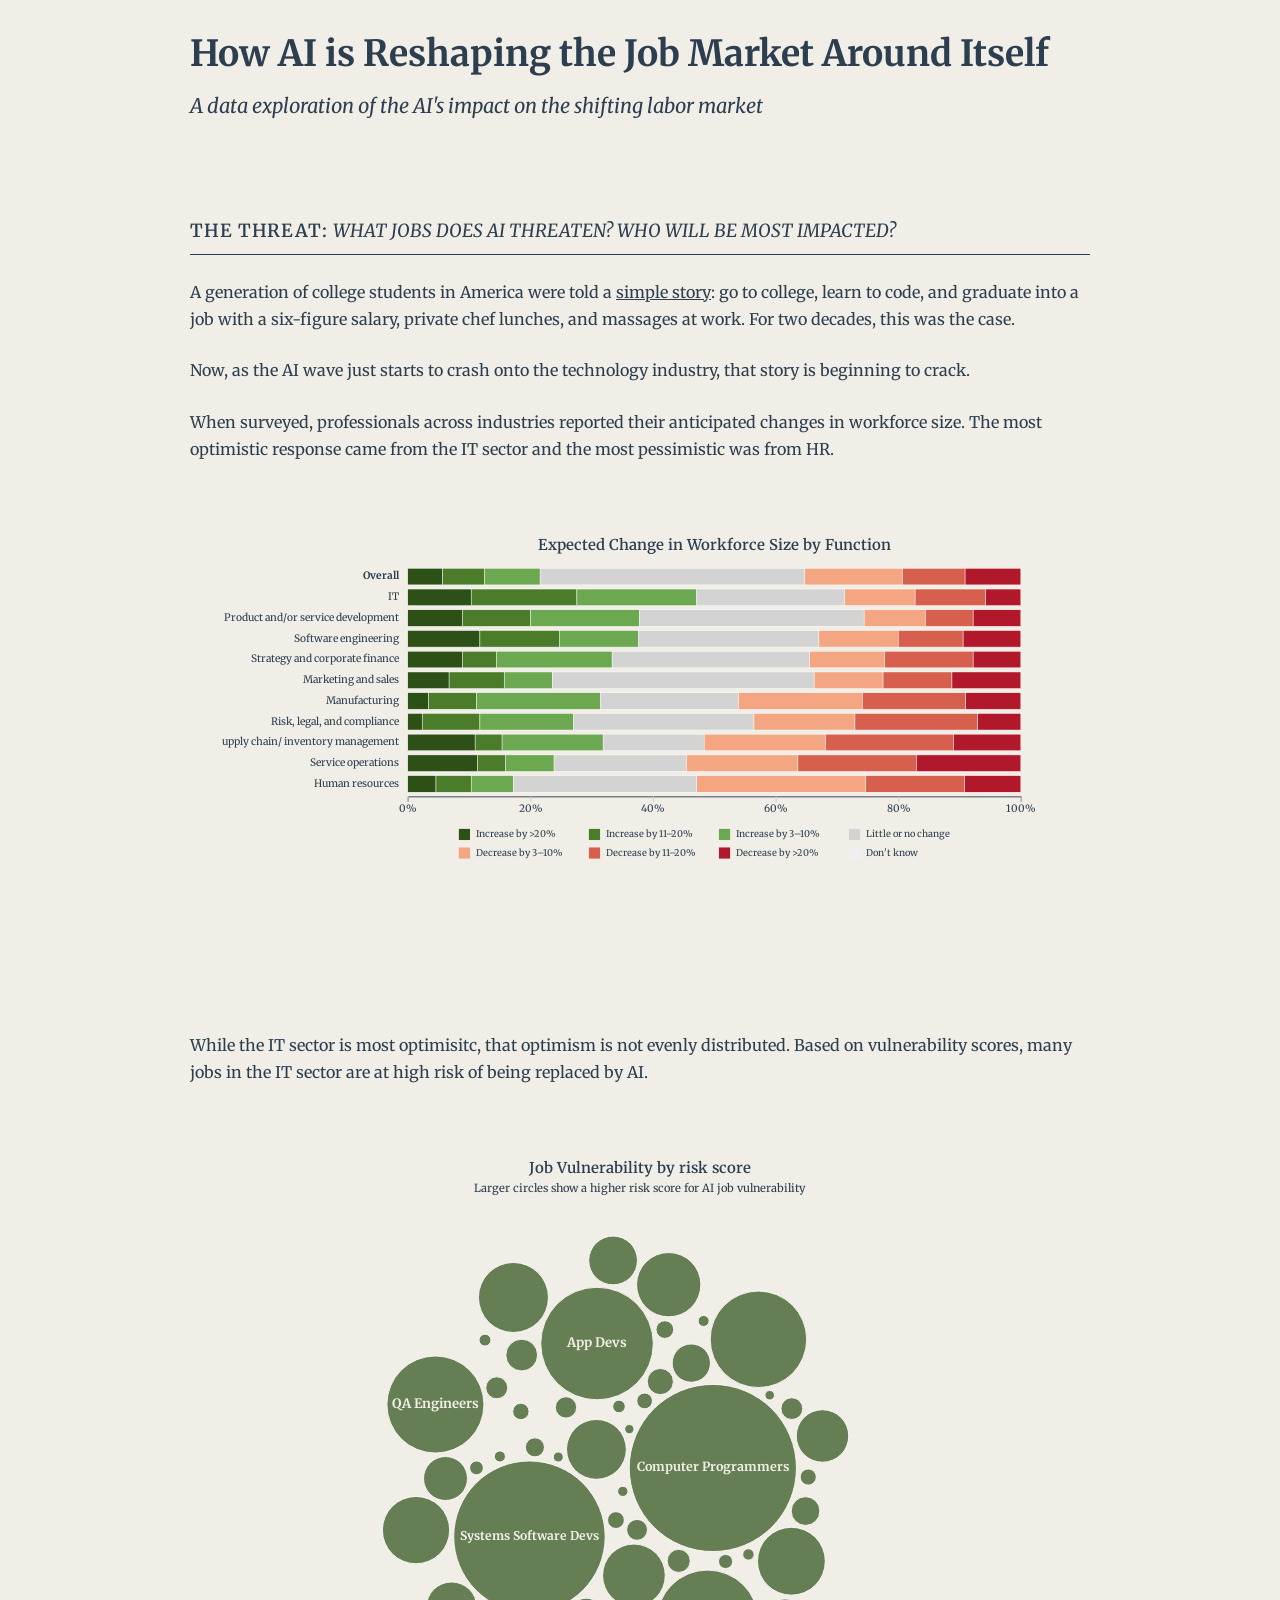
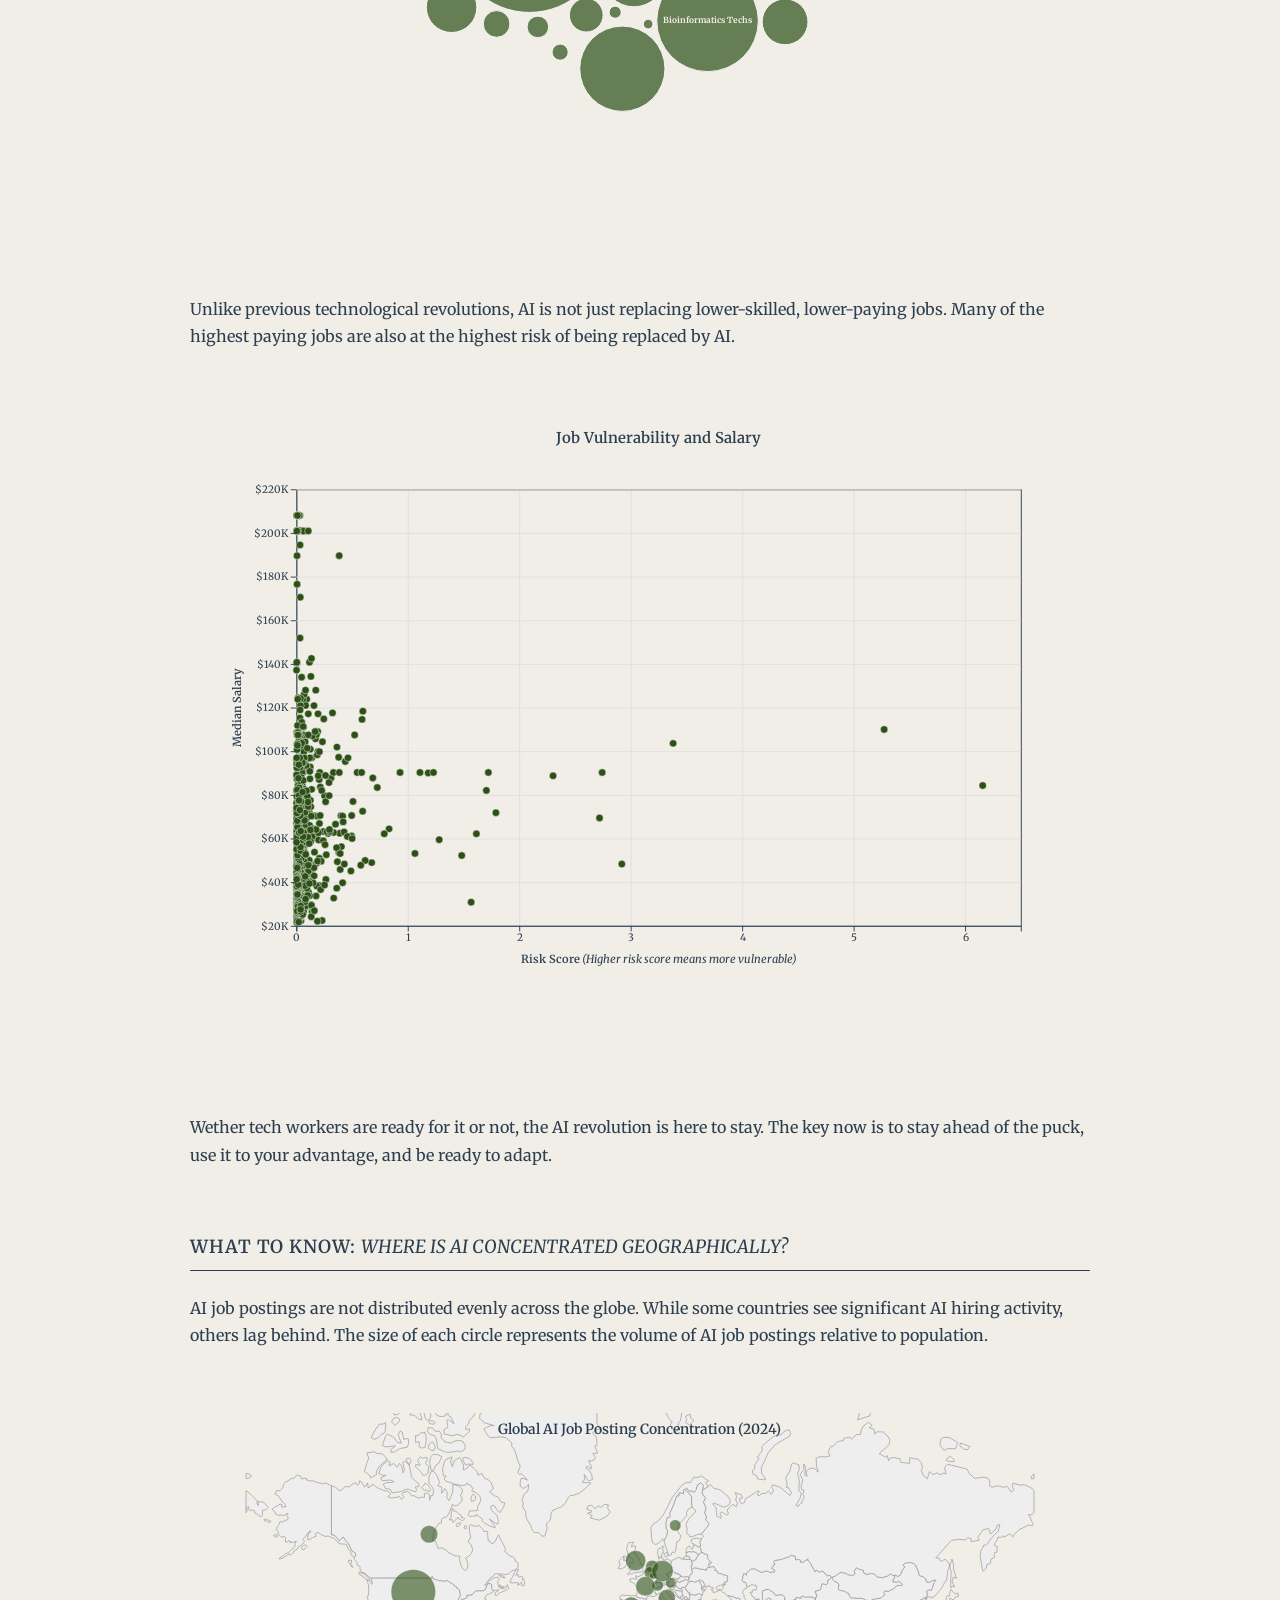
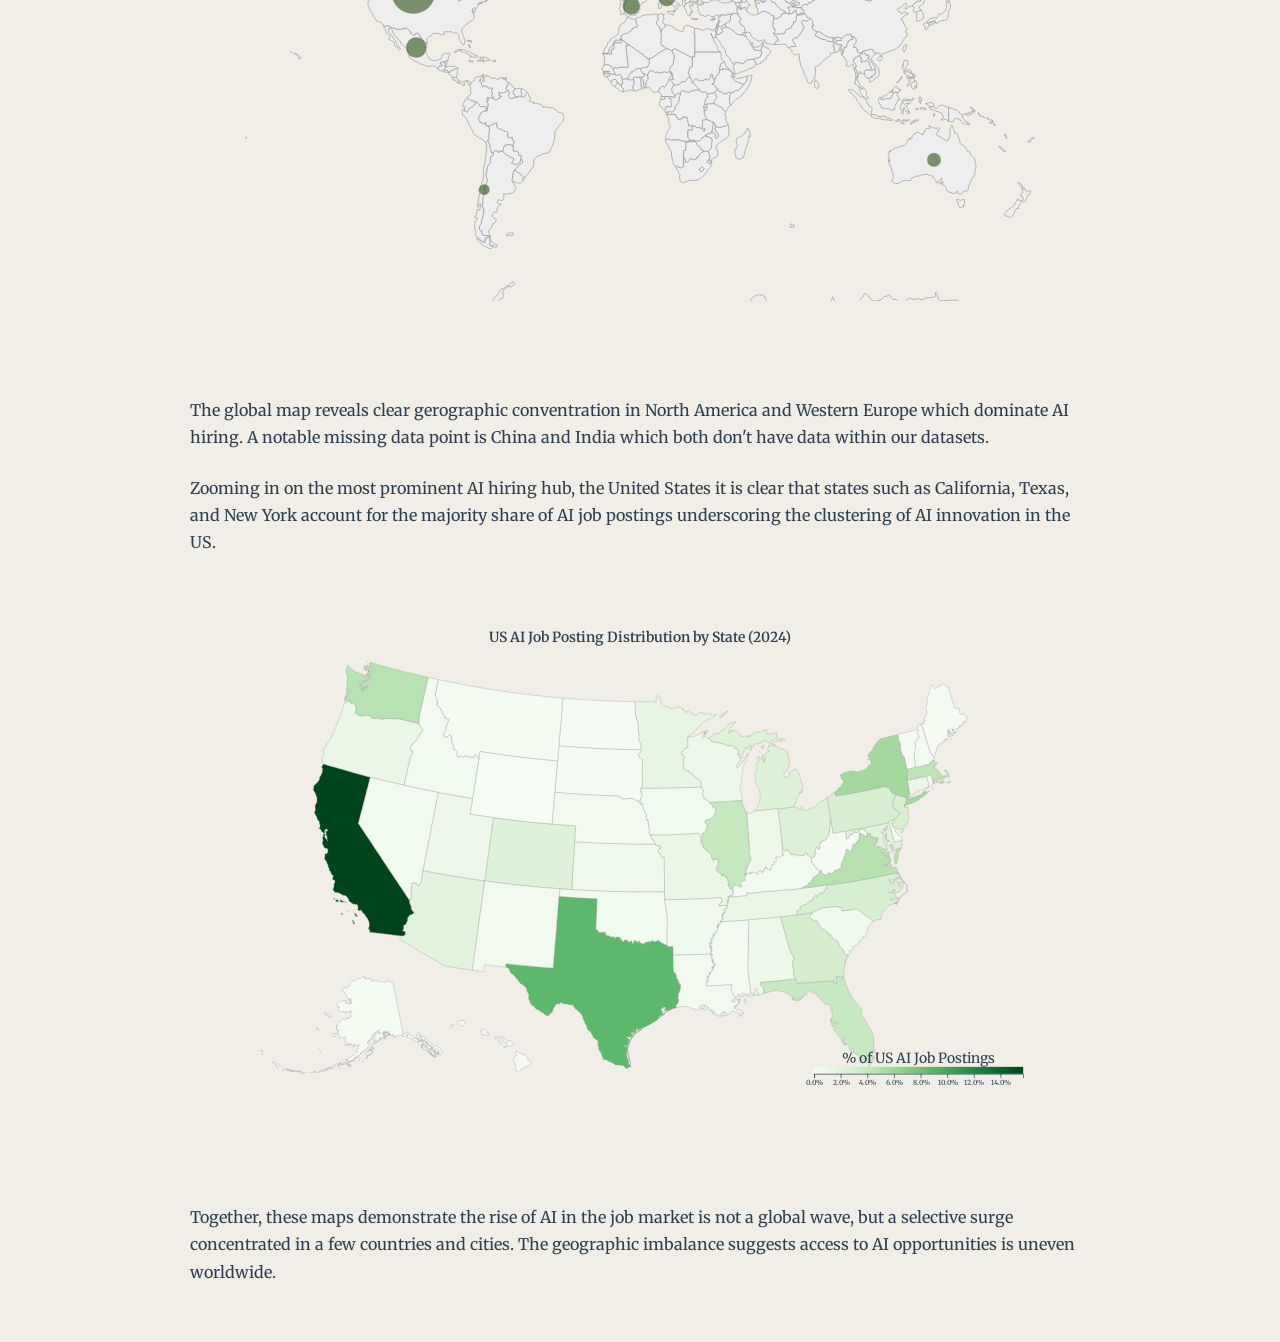
==== index.html @ acaf0a82 "Update HTML files: rename static-draft to index, add processbook" ====
<!DOCTYPE html>
<html lang="en">

<head>
    <meta charset="UTF-8">
    <meta name="viewport" content="width=device-width, initial-scale=1.0">
    <title>Static Draft</title>
    <link href="https://fonts.googleapis.com/css2?family=Merriweather:wght@400;700&display=swap" rel="stylesheet">
    <link rel="stylesheet" href="css/static-draft.css">
</head>

<body>
    <h1>How AI is Reshaping the Job Market Around Itself</h1>

    <h2>A data exploration of the AI's impact on the shifting labor market</h2>

    <h3>The threat: <em>What jobs does AI threaten? Who will be most impacted?</em></h3>

    <p>A generation of college students in America were told a <a
            href="https://www.nytimes.com/2025/09/29/podcasts/the-daily/big-tech-told-kids-to-code-the-jobs-didnt-follow.html"
            target="_blank">simple story</a>: go to college, learn to code, and graduate into a job with a six-figure
        salary, private chef lunches, and massages at work. For two decades, this was the case.</p>

    <p>Now, as the AI wave just starts to crash onto the technology industry, that story is beginning to crack.</p>
    <p>When surveyed, professionals across industries reported their anticipated changes in workforce size. The most
        optimistic response came from the IT sector and the most pessimistic was from HR.</p>
    <div class="viz-block" id="industry-outlook"></div>

    <p>While the IT sector is most optimisitc, that optimism is not evenly distributed. Based on vulnerability scores,
        many jobs in the IT sector are at high risk of being replaced by AI.</p>
    <div class="viz-block" id="tech-job-vulnerability"></div>

    <p>Unlike previous technological revolutions, AI is not just replacing lower-skilled, lower-paying jobs. Many of the
        highest paying jobs are also at the highest risk of being replaced by AI.</p>
    <div class="viz-block" id="tech-job-vulnerability-scatter"></div>

    <p>Wether tech workers are ready for it or not, the AI revolution is here to stay. The key now is to stay ahead of
        the puck, use it to your advantage, and be ready to adapt.</p>

    <h3>What to know: <em>Where is AI concentrated geographically?</em></h3>
    <p>AI job postings are not distributed evenly across the globe. While some countries see significant AI hiring
        activity, others lag behind. The size of each circle represents the volume of AI job postings relative to
        population.</p>
    <div class="viz-block" id="global-map"></div>
    <p>The global map reveals clear gerographic conventration in North America and Western Europe which dominate AI
        hiring. A notable missing data point is China and India which both don't have data within our datasets.</p>
    <p>Zooming in on the most prominent AI hiring hub, the United States it is clear that states such as California,
        Texas, and New York account for the majority share of AI job postings underscoring the clustering of AI
        innovation in the US.</p>
    <div class="viz-block" id="us-map"></div>
    <p>Together, these maps demonstrate the rise of AI in the job market is not a global wave, but a selective surge
        concentrated in a few countries and cities. The geographic imbalance suggests access to AI opportunities is
        uneven worldwide. </p>


    <script src="js/d3.v7.min.js"></script>
    <script src="topojson/topojson.min.js"></script>
    <script src="js/industry-outlook.js"></script>
    <script src="js/tech-job-vulnerability.js"></script>
    <script src="js/tech-job-vulnerability-scatter.js"></script>
    <script src="js/globalMap.js"></script>
    <script src="js/USMap.js"></script>

    <script src="js/script.js"></script>
</body>

</html>
---- css/static-draft.css ----
* {
  margin: 0;
  padding: 0;
  box-sizing: border-box;
}

body {
  background-color: #F0EEE6;
  font-family: 'Merriweather', serif;
  line-height: 1.6;
  color: #2c3e50;
  padding: 2rem;
}

h1 {
  max-width: 900px;
  margin: 0 auto 1rem;
  color: #2c3e50;
  font-weight: 700;
  font-size: 2.25rem;
  line-height: 1.2;
}

h2 {
  max-width: 900px;
  margin: 0 auto 6rem;
  color: #2c3e50;
  font-weight: 400;
  font-size: 1.25rem;
  line-height: 1.5;
  font-style: italic;
}

h3 {
  max-width: 900px;
  margin: 4rem auto 1.5rem;
  color: #2c3e50;
  font-weight: 600;
  font-size: 1.125rem;
  line-height: 1.6;
  text-transform: uppercase;
  letter-spacing: 0.05em;
  border-bottom: 1px solid #2c3e50;
  padding-bottom: 0.5rem;
}

h3 em {
  font-style: italic;
  font-weight: 400;
  text-transform: uppercase;
  letter-spacing: normal;
  font-size: 1.125rem;
}

p {
  max-width: 900px;
  margin: 0 auto 1.5rem;
  font-size: 1rem;
  line-height: 1.7;
  color: #2c3e50;
}

a {
  text-decoration: underline;
  color: #2c3e50;
}

a:hover {
  text-decoration: underline;
  opacity: 0.5;
}

a:visited {
  color: #2c3e50;
}

.viz-block {
  max-width: 900px;
  margin: 2rem auto 4rem;
  border-radius: 8px;
  padding: 2rem;
}

.viz-block svg {
  width: 100%;
  height: auto;
  display: block;
}
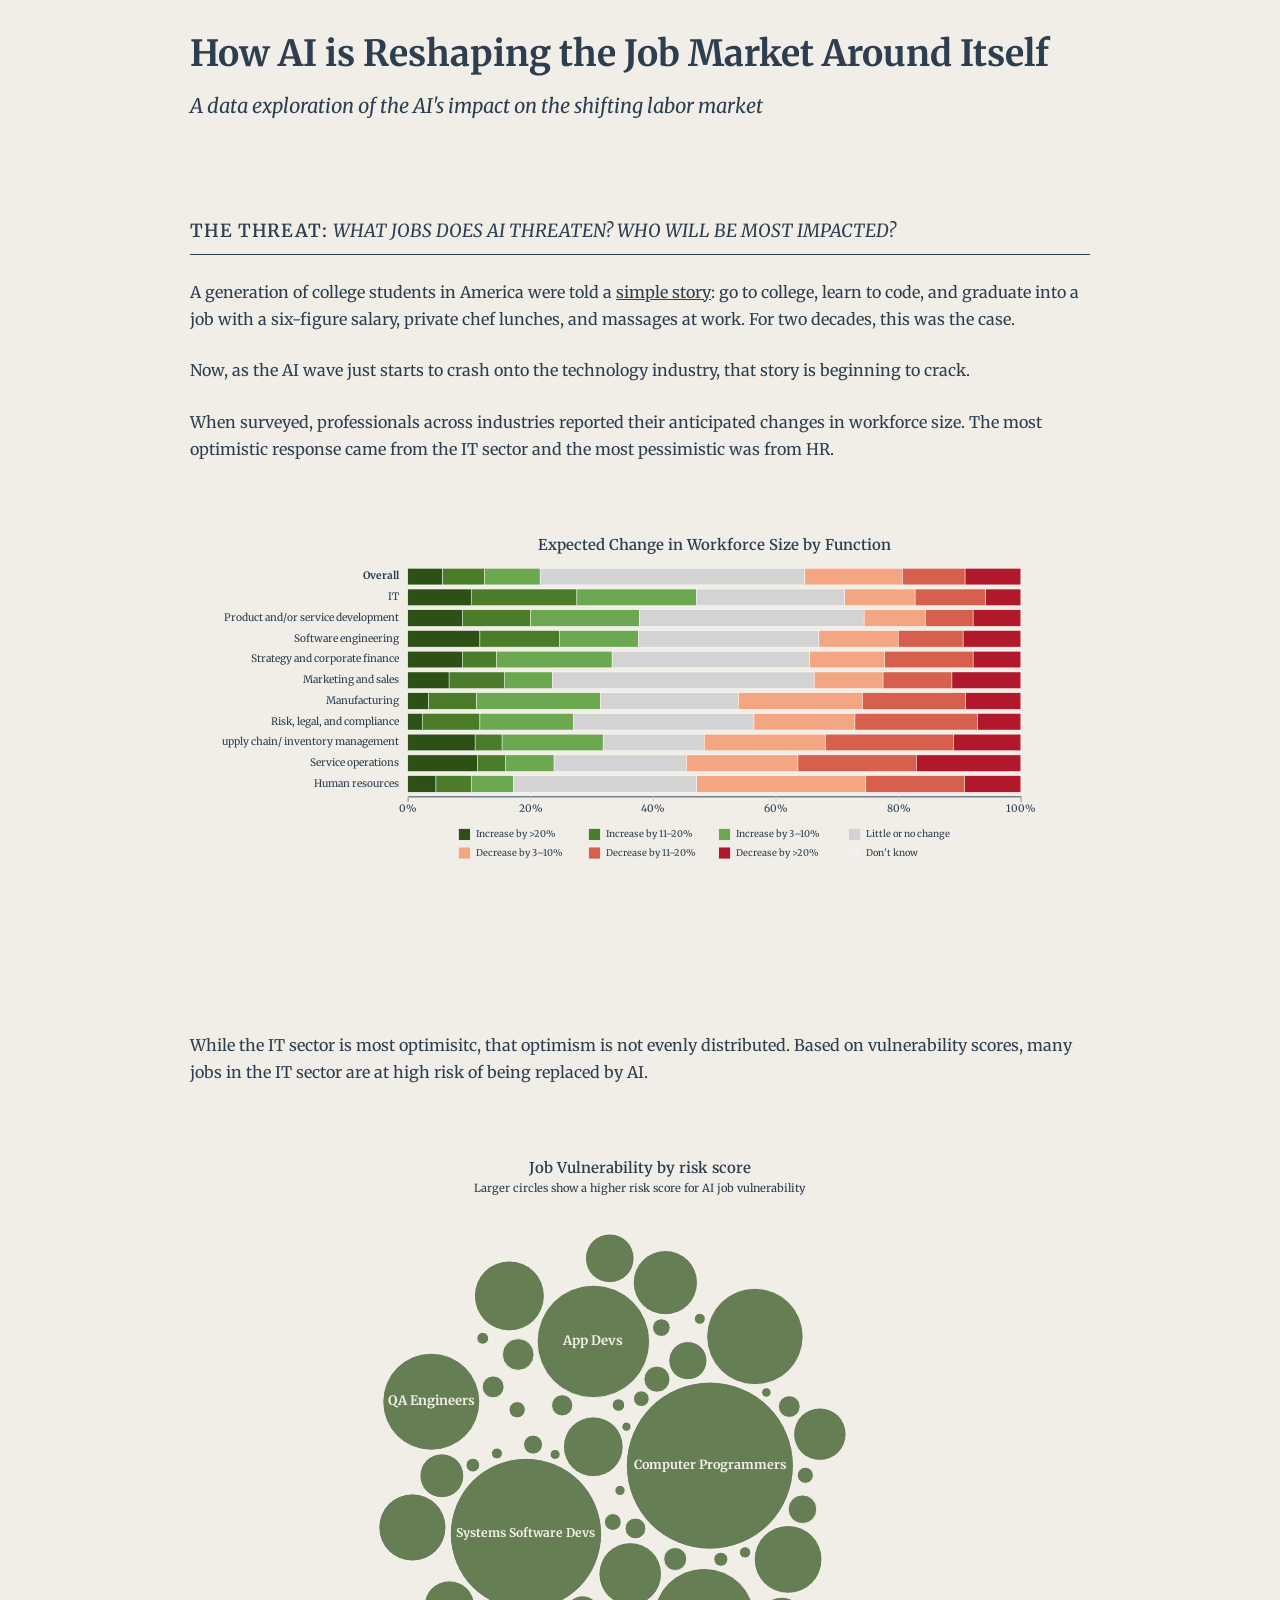
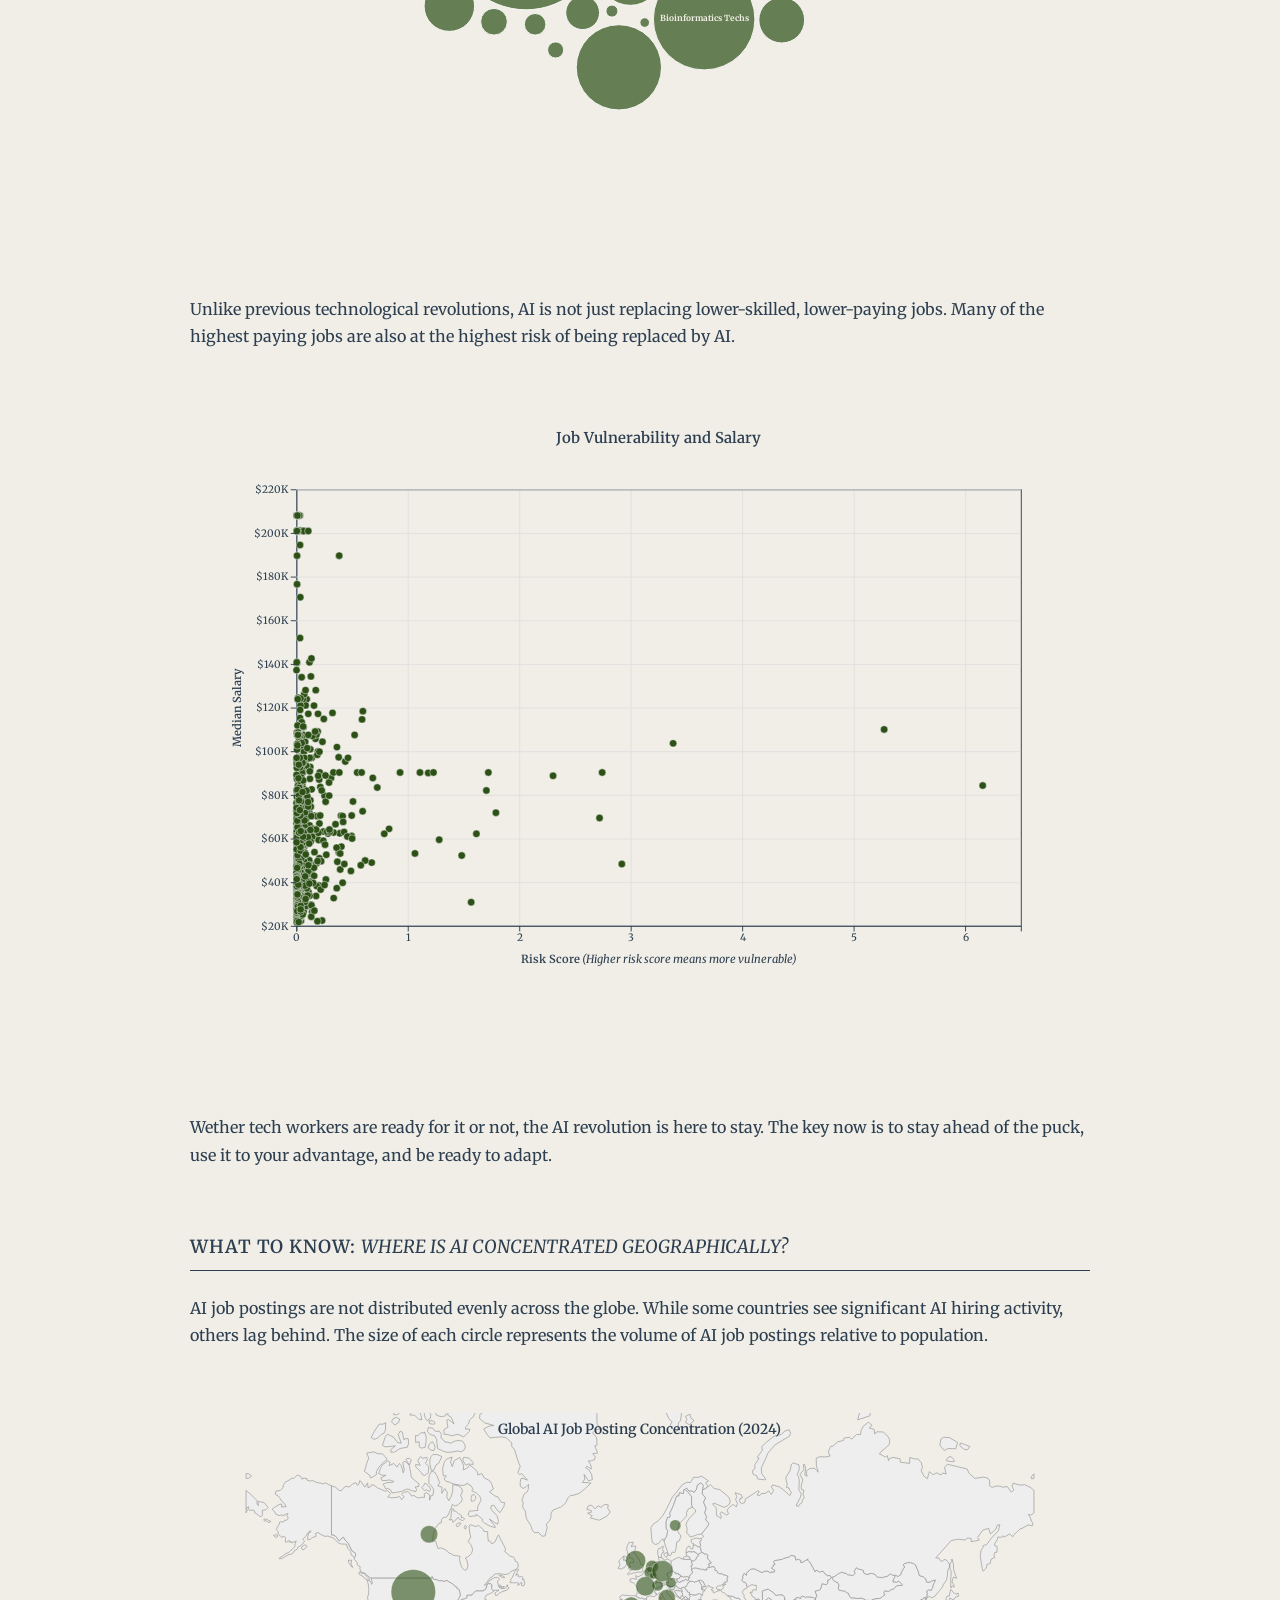
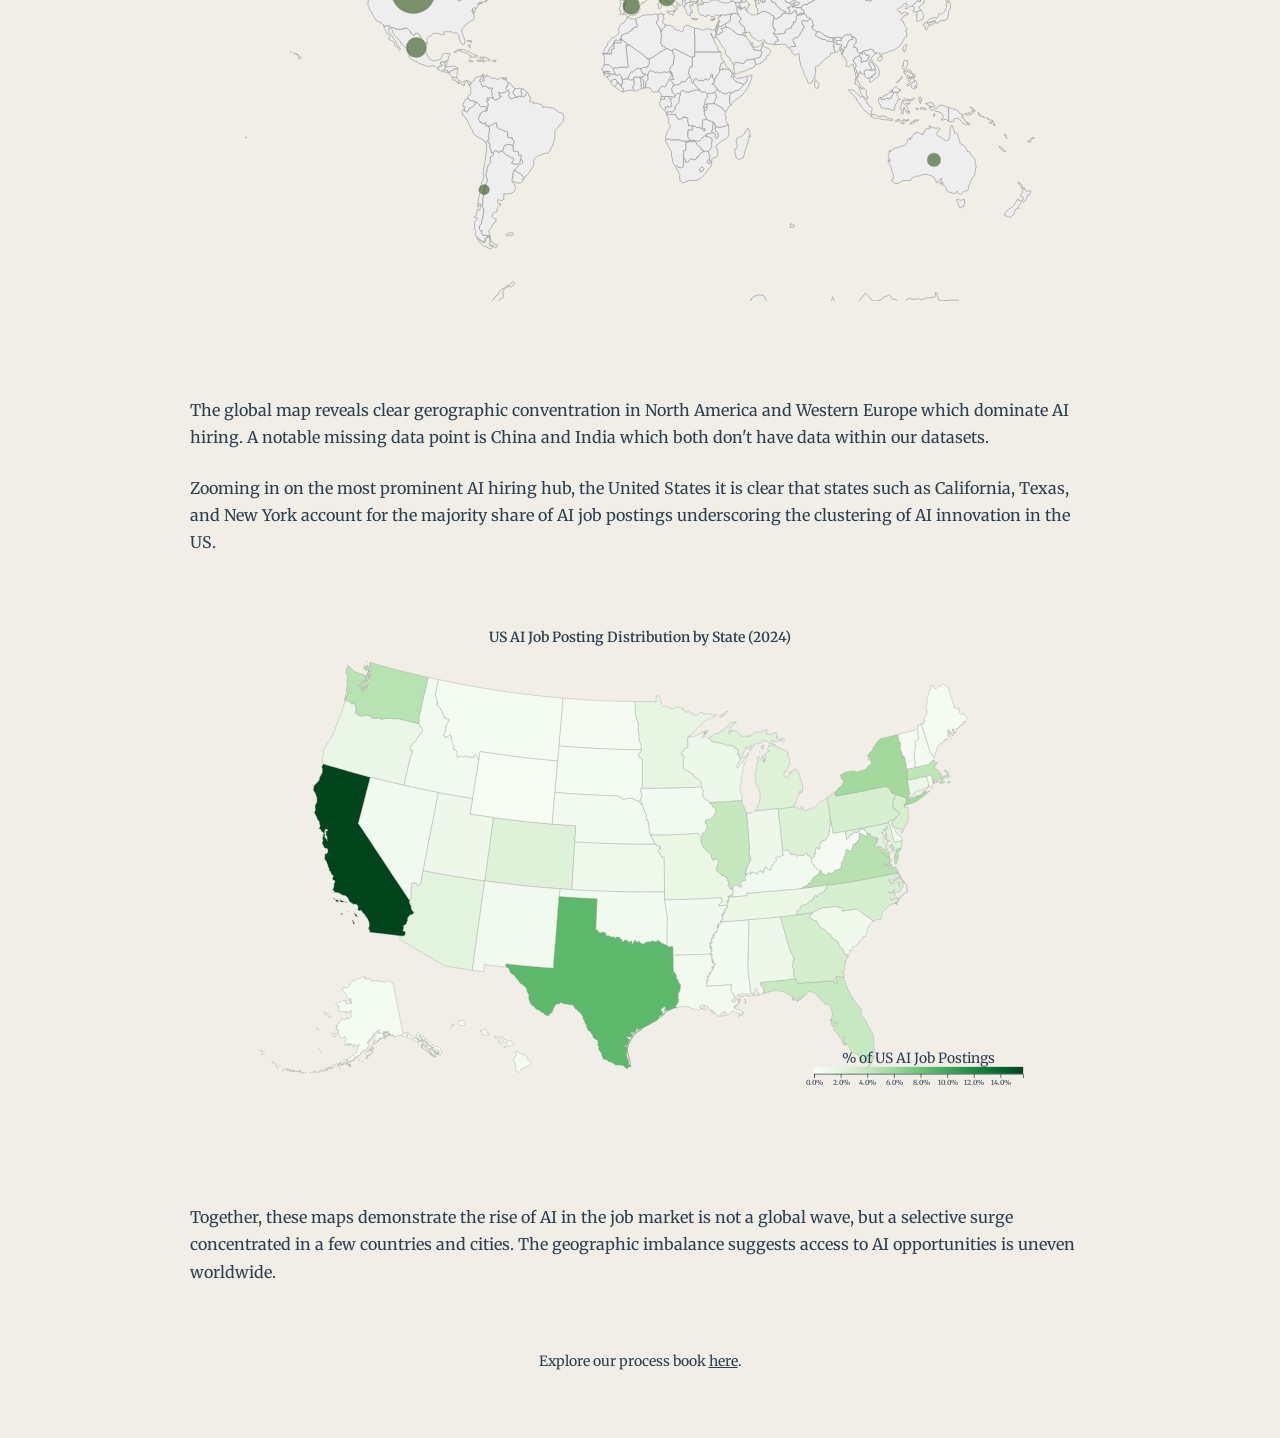
==== commit b0bab55d: "Update typography and add footer" ====
--- a/index.html
+++ b/index.html
@@ -52,6 +52,9 @@
         concentrated in a few countries and cities. The geographic imbalance suggests access to AI opportunities is
         uneven worldwide. </p>
 
+    <footer>
+        <p>Explore our process book <a href="processbook.html">here</a>.</p>
+    </footer>
 
     <script src="js/d3.v7.min.js"></script>
     <script src="topojson/topojson.min.js"></script>
--- a/css/static-draft.css
+++ b/css/static-draft.css
@@ -86,3 +86,15 @@
   height: auto;
   display: block;
 }
+
+footer {
+  max-width: 900px;
+  margin: 4rem auto 2rem;
+  text-align: center;
+}
+
+footer p {
+  font-size: 0.875rem;
+  color: #2c3e50;
+  margin-bottom: 0;
+}
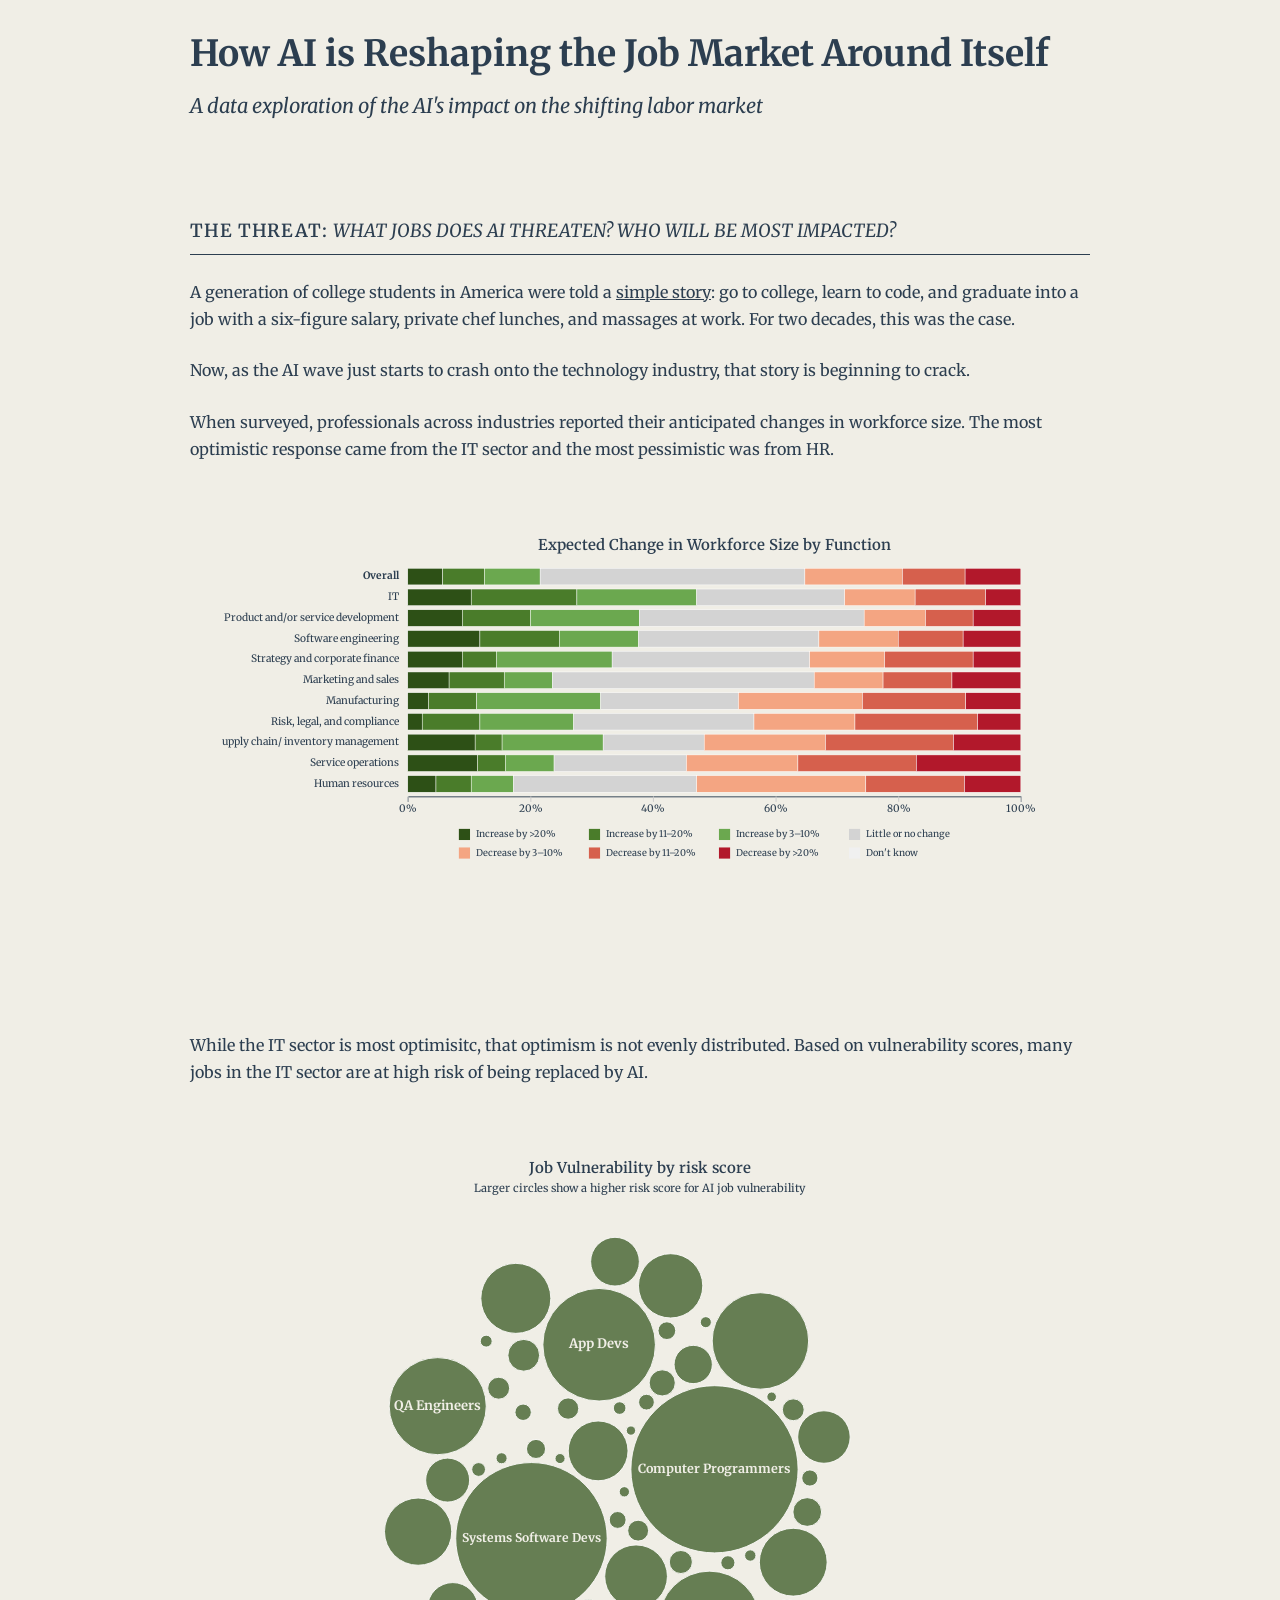
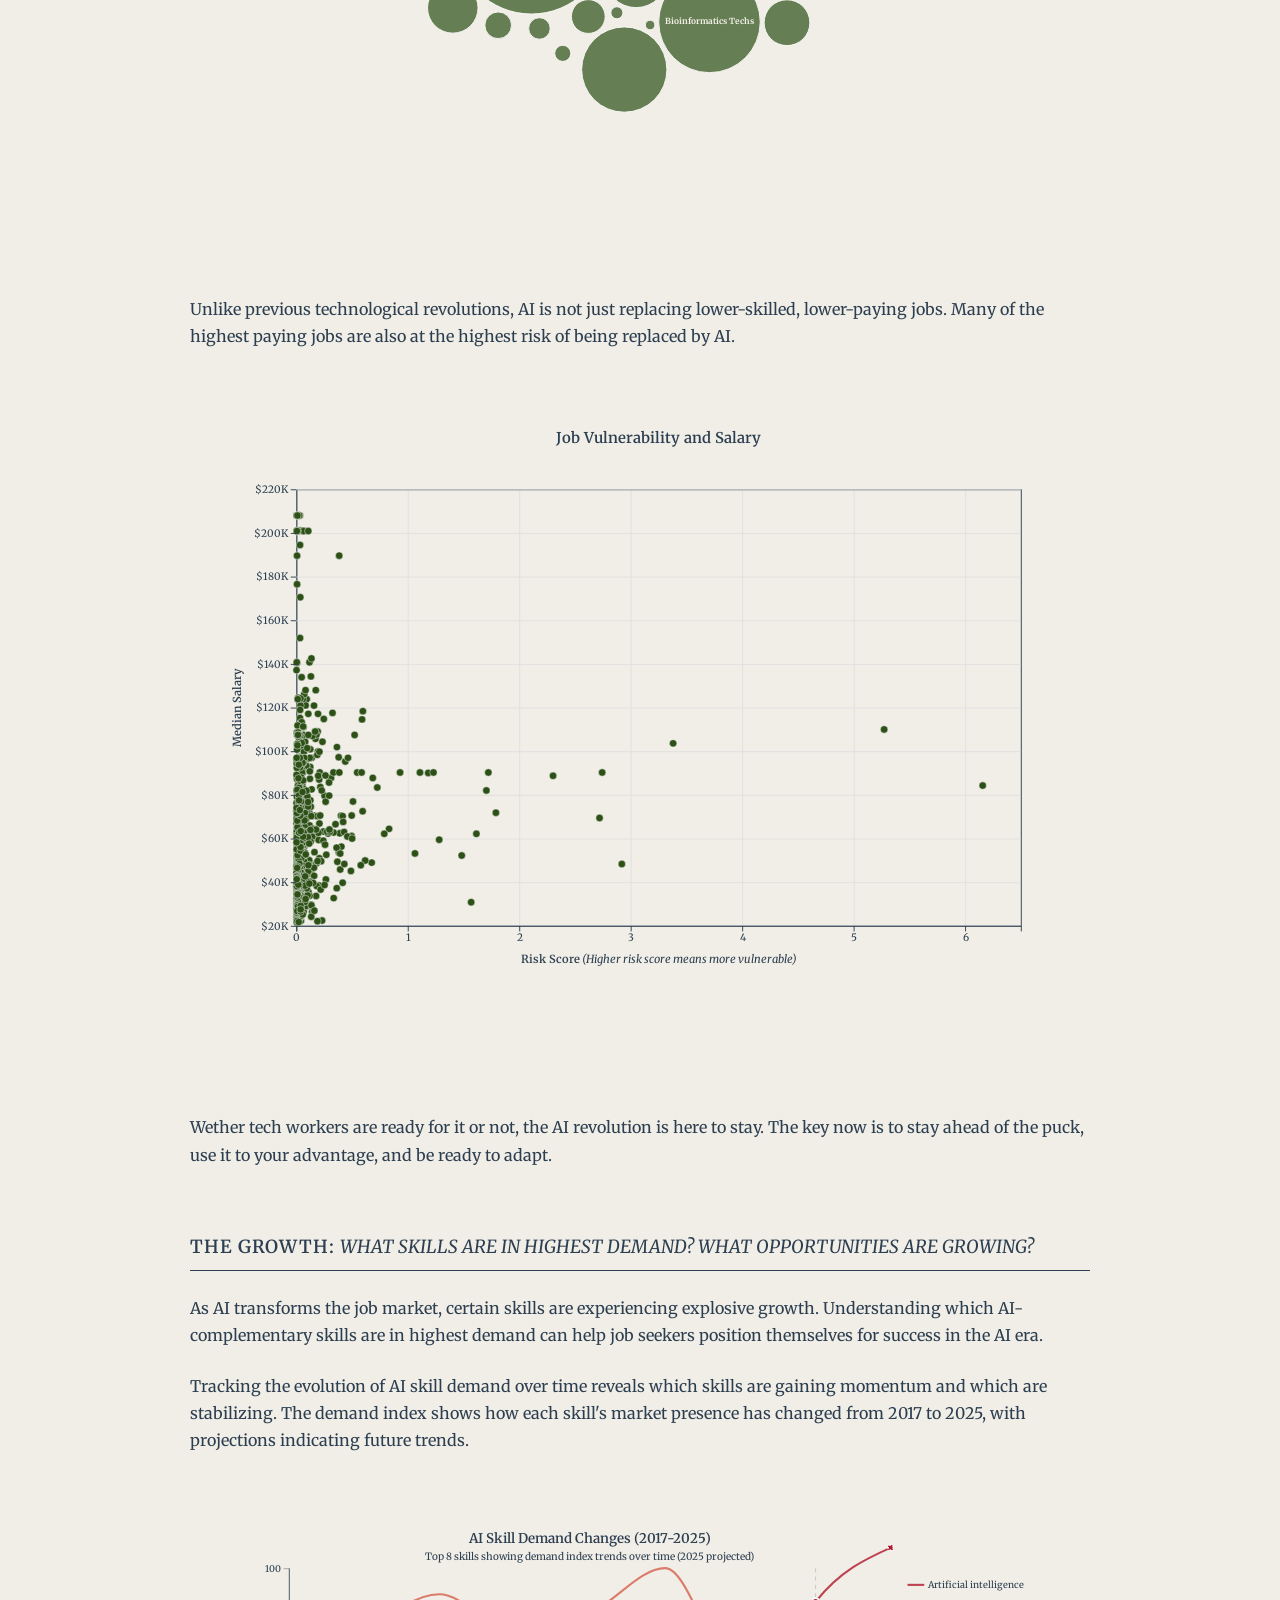
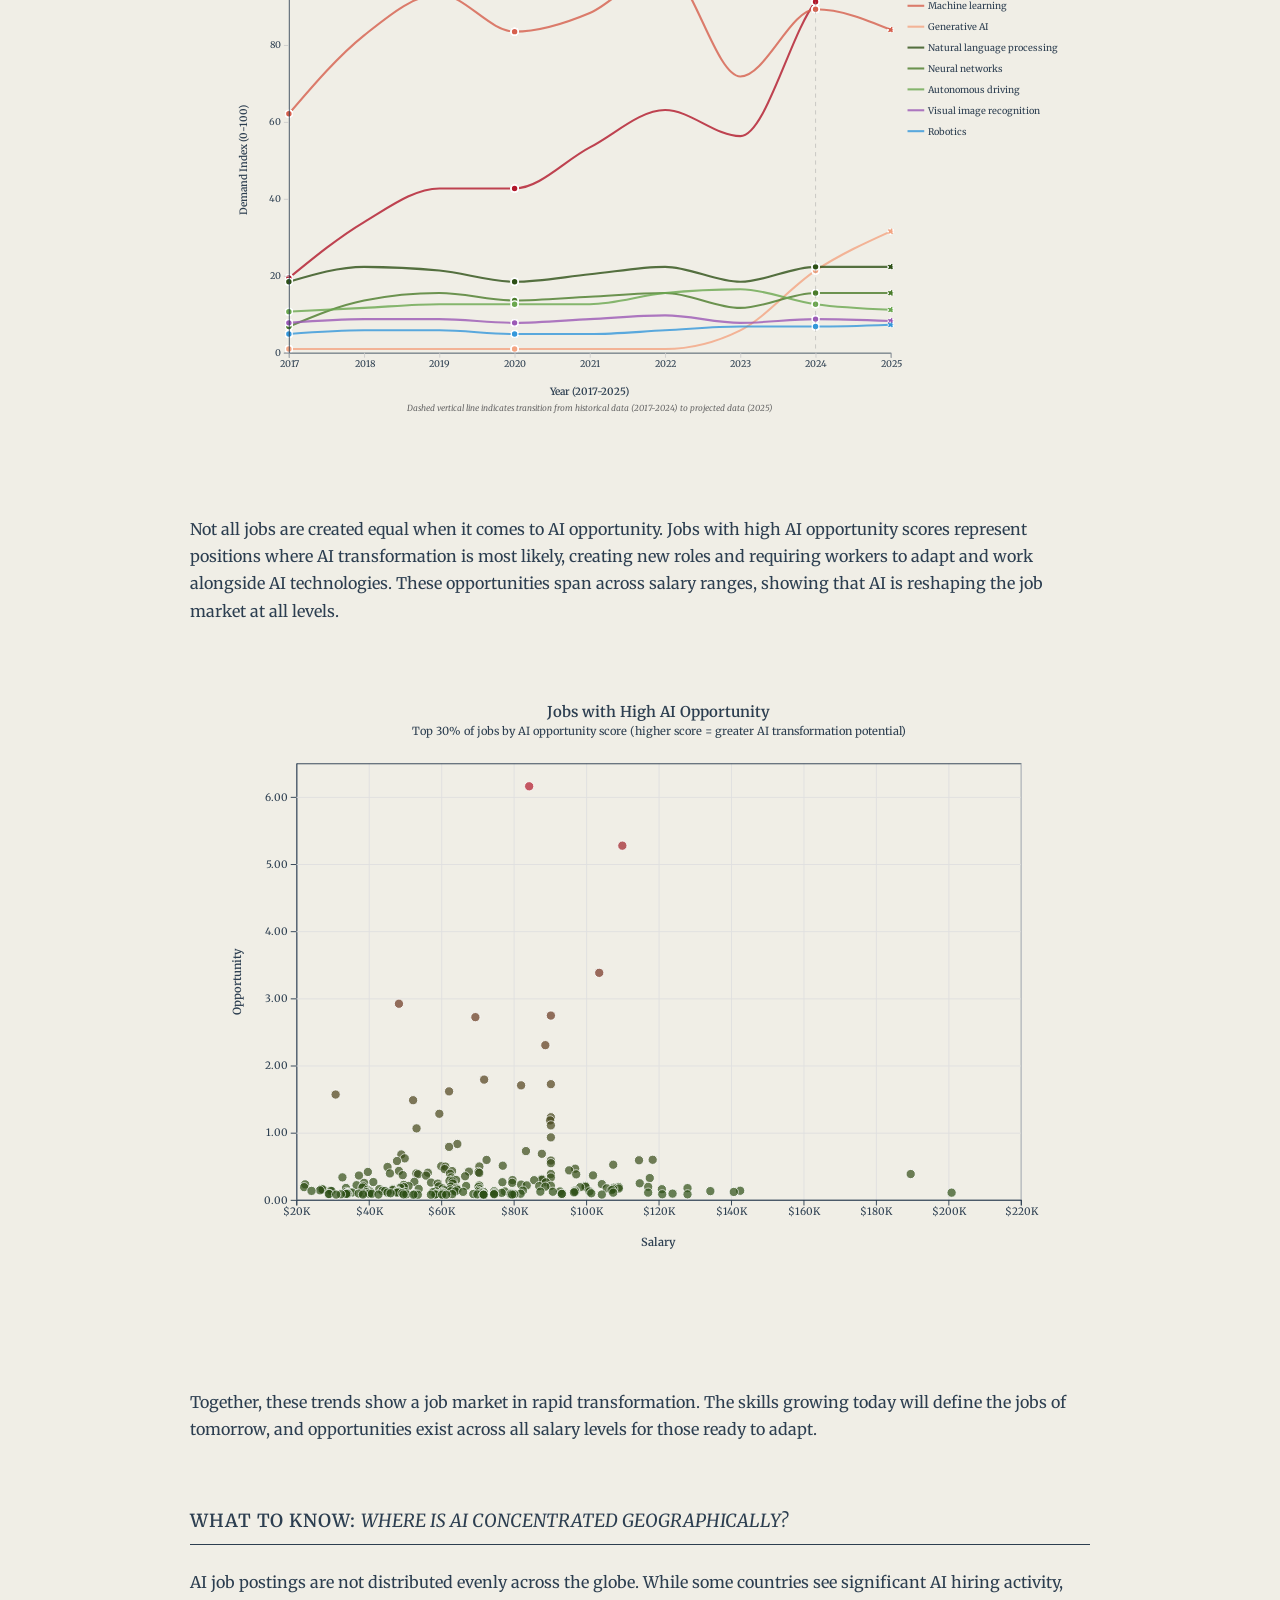
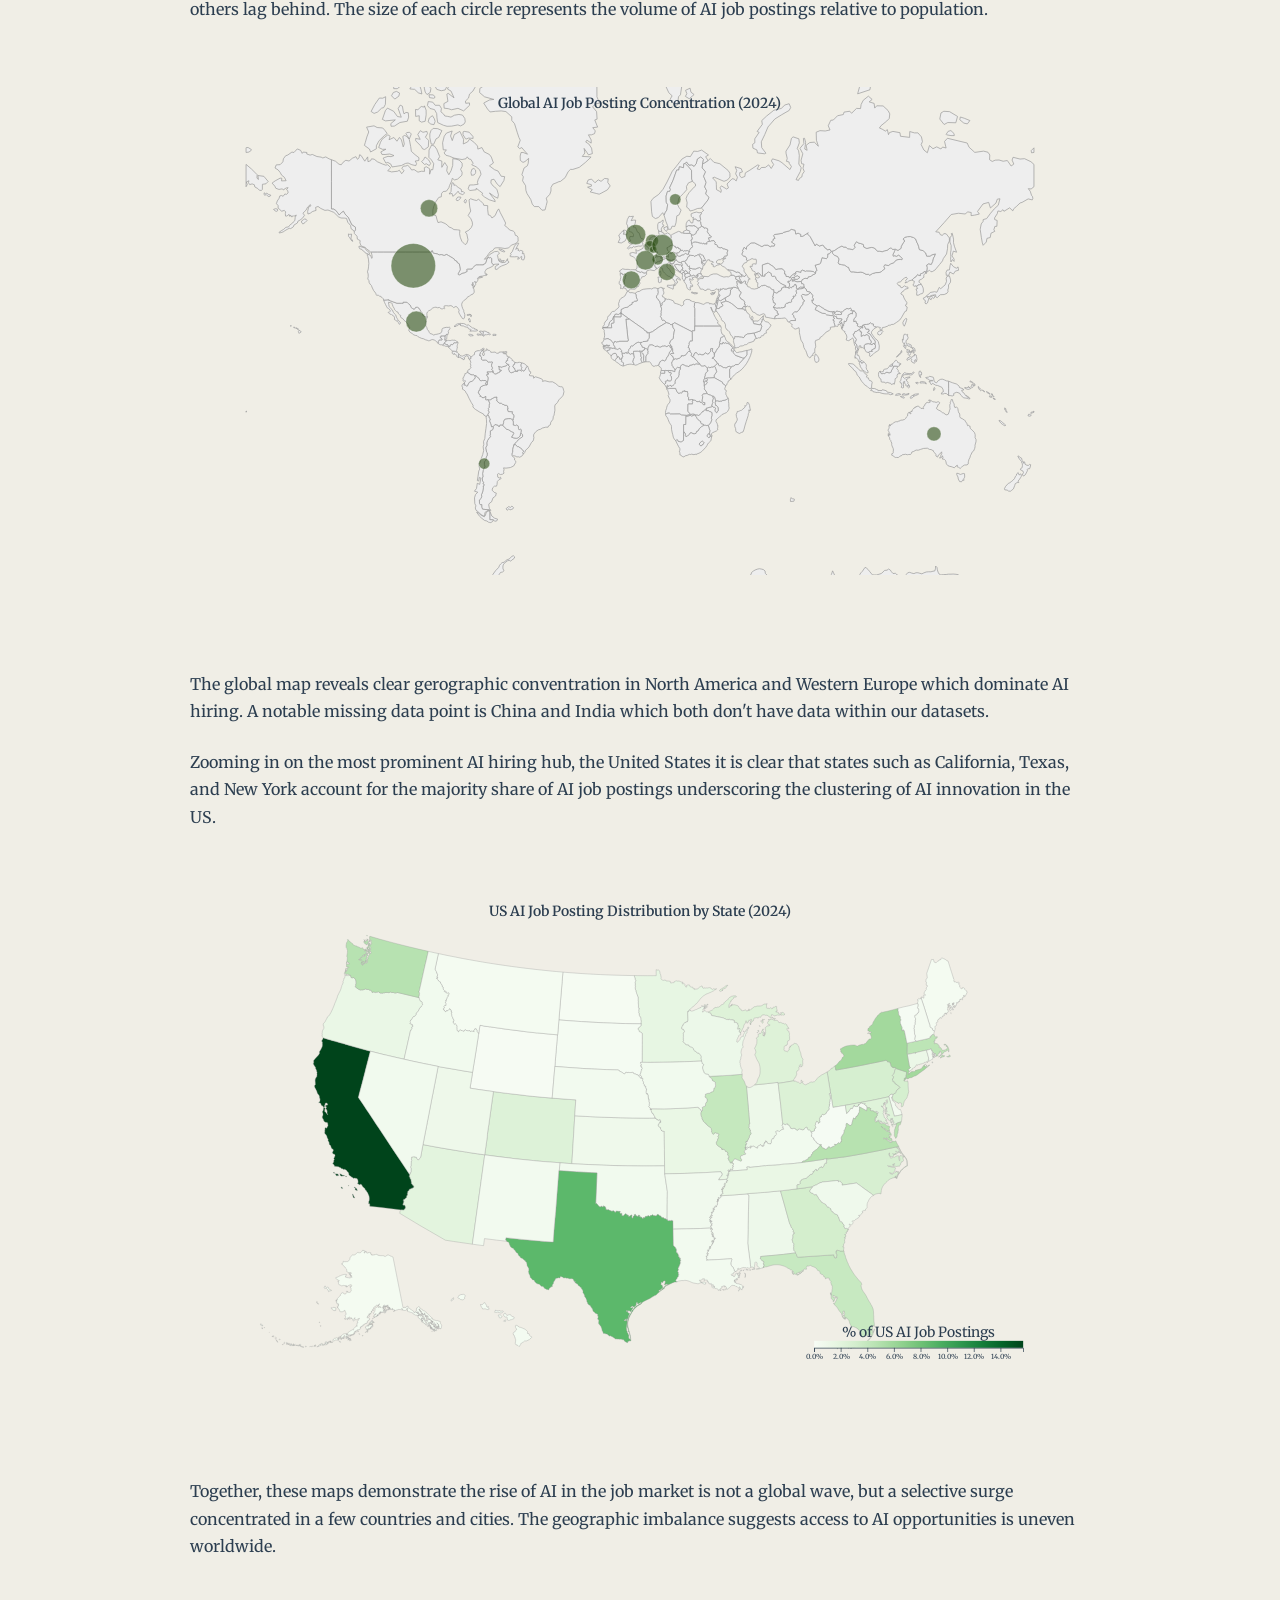
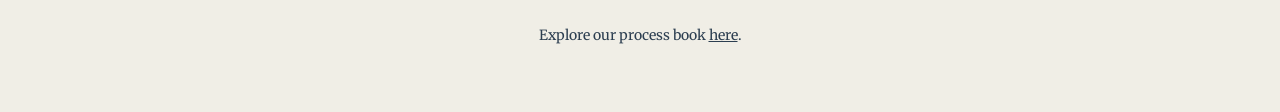
==== commit 86978031: "opportunity graphs" ====
--- a/index.html
+++ b/index.html
@@ -37,6 +37,17 @@
     <p>Wether tech workers are ready for it or not, the AI revolution is here to stay. The key now is to stay ahead of
         the puck, use it to your advantage, and be ready to adapt.</p>
 
+    <h3>The Growth: <em>What skills are in highest demand? What opportunities are growing?</em></h3>
+    <p>As AI transforms the job market, certain skills are experiencing explosive growth. Understanding which AI-complementary skills are in highest demand can help job seekers position themselves for success in the AI era.</p>
+
+    <p>Tracking the evolution of AI skill demand over time reveals which skills are gaining momentum and which are stabilizing. The demand index shows how each skill's market presence has changed from 2017 to 2025, with projections indicating future trends.</p>
+    <div class="viz-block" id="skill-demand-changes"></div>
+
+    <p>Not all jobs are created equal when it comes to AI opportunity. Jobs with high AI opportunity scores represent positions where AI transformation is most likely, creating new roles and requiring workers to adapt and work alongside AI technologies. These opportunities span across salary ranges, showing that AI is reshaping the job market at all levels.</p>
+    <div class="viz-block" id="high-ai-opportunity"></div>
+
+    <p>Together, these trends show a job market in rapid transformation. The skills growing today will define the jobs of tomorrow, and opportunities exist across all salary levels for those ready to adapt. </p>
+
     <h3>What to know: <em>Where is AI concentrated geographically?</em></h3>
     <p>AI job postings are not distributed evenly across the globe. While some countries see significant AI hiring
         activity, others lag behind. The size of each circle represents the volume of AI job postings relative to
@@ -61,6 +72,9 @@
     <script src="js/industry-outlook.js"></script>
     <script src="js/tech-job-vulnerability.js"></script>
     <script src="js/tech-job-vulnerability-scatter.js"></script>
+    <script src="js/fastest-growing-skills.js"></script>
+    <script src="js/skill-demand-changes.js"></script>
+    <script src="js/high-ai-opportunity.js"></script>
     <script src="js/globalMap.js"></script>
     <script src="js/USMap.js"></script>
 
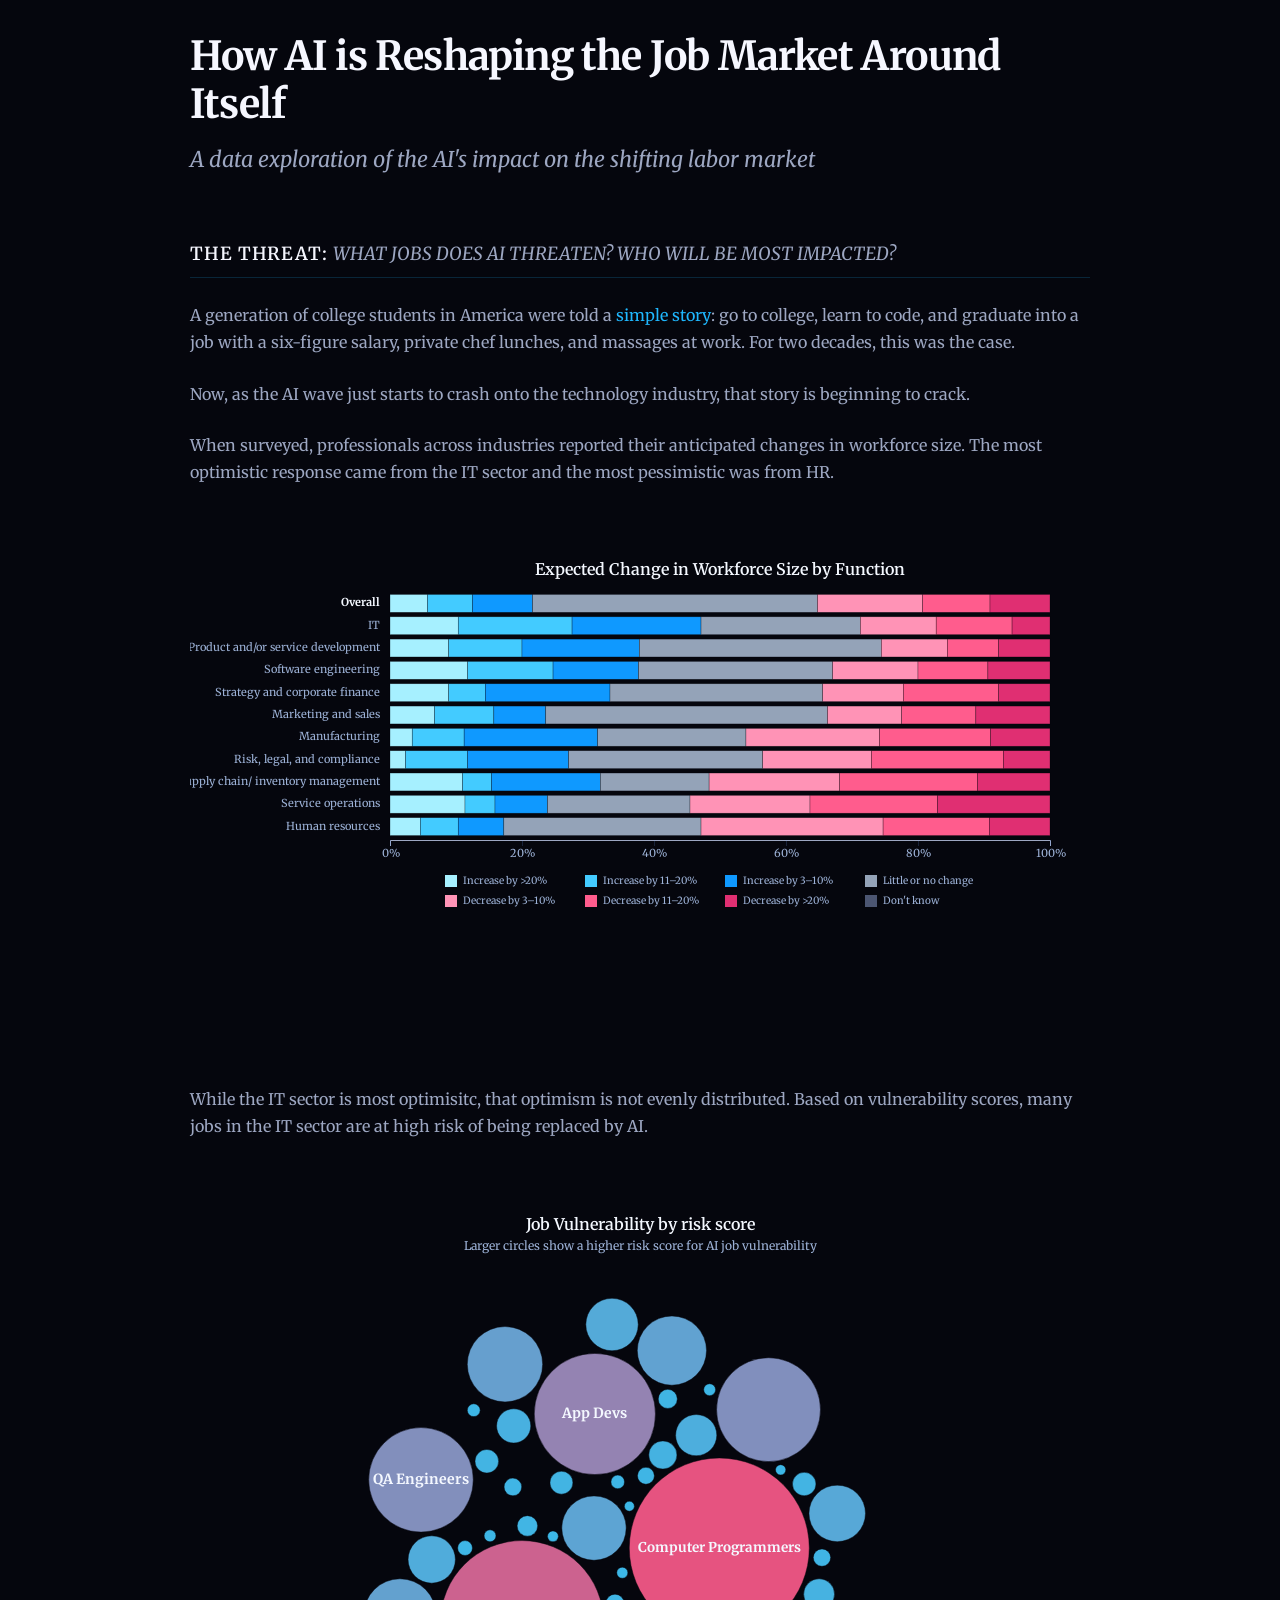
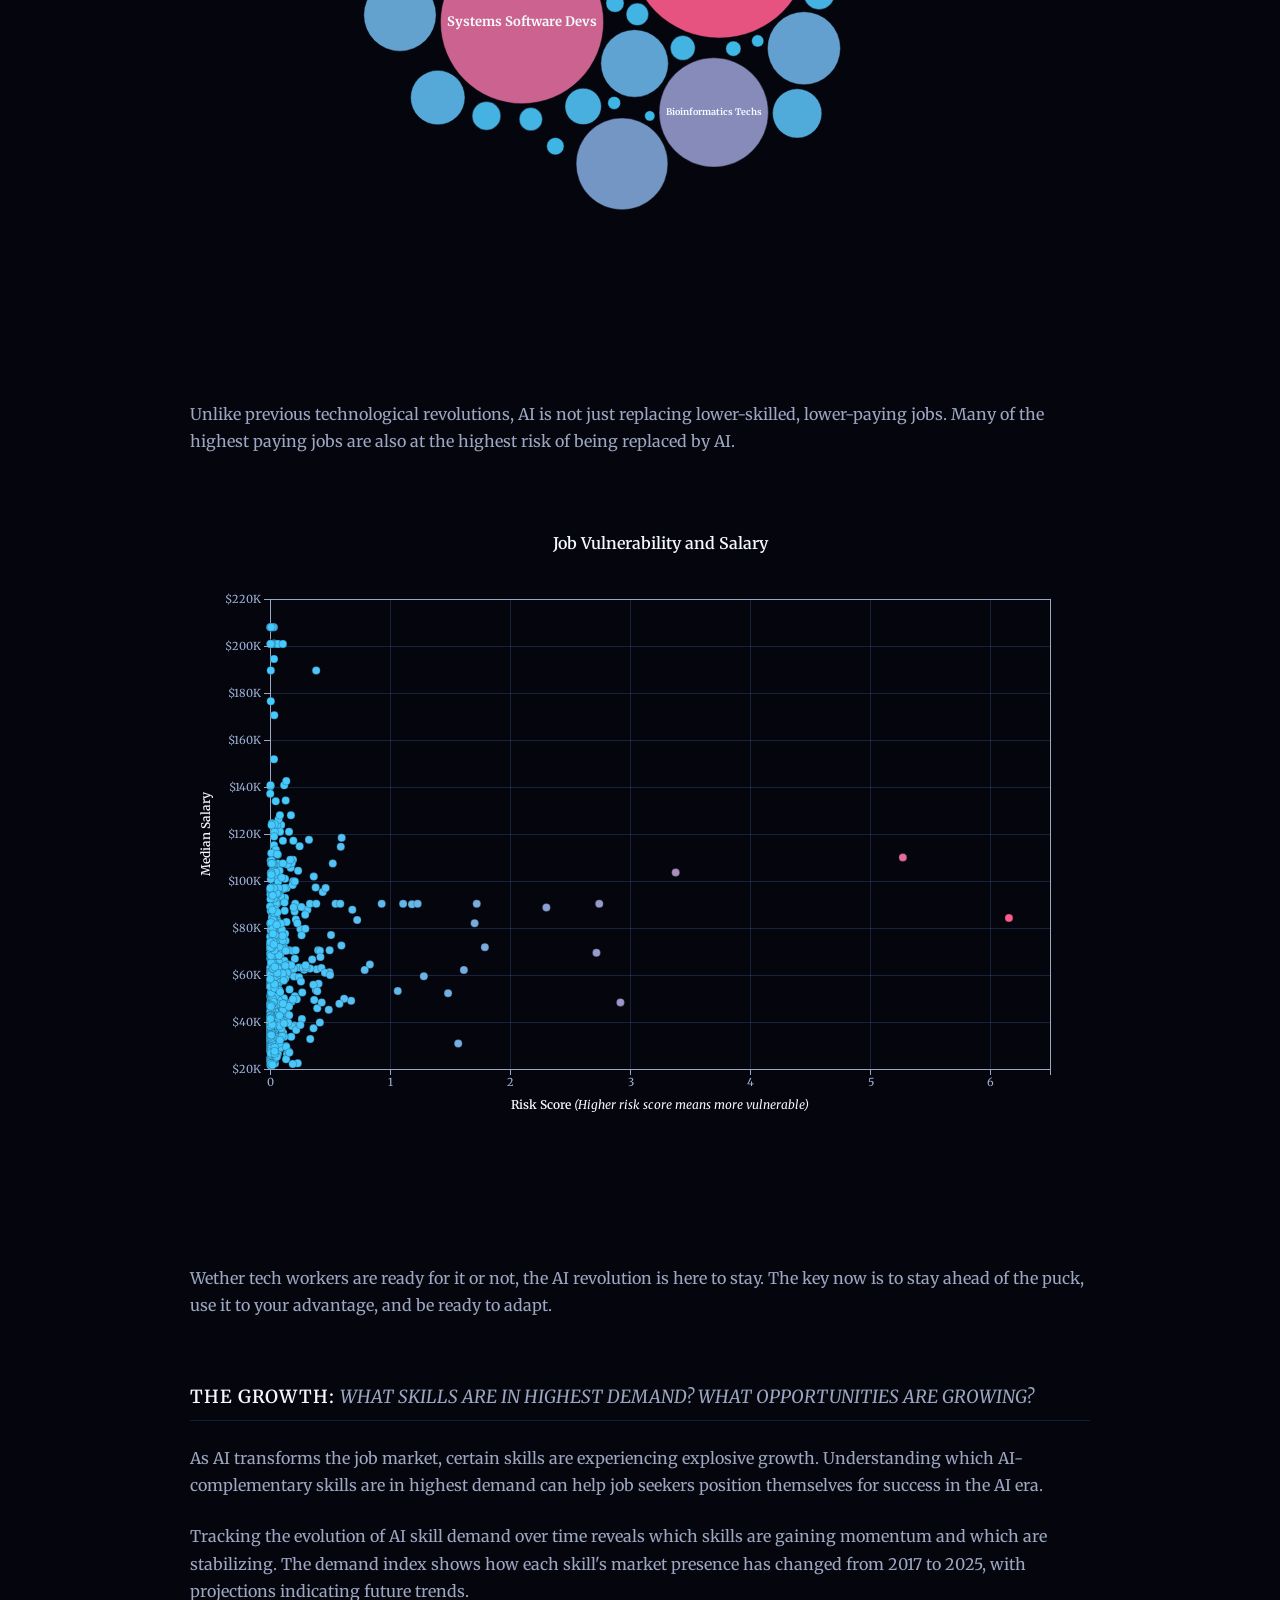
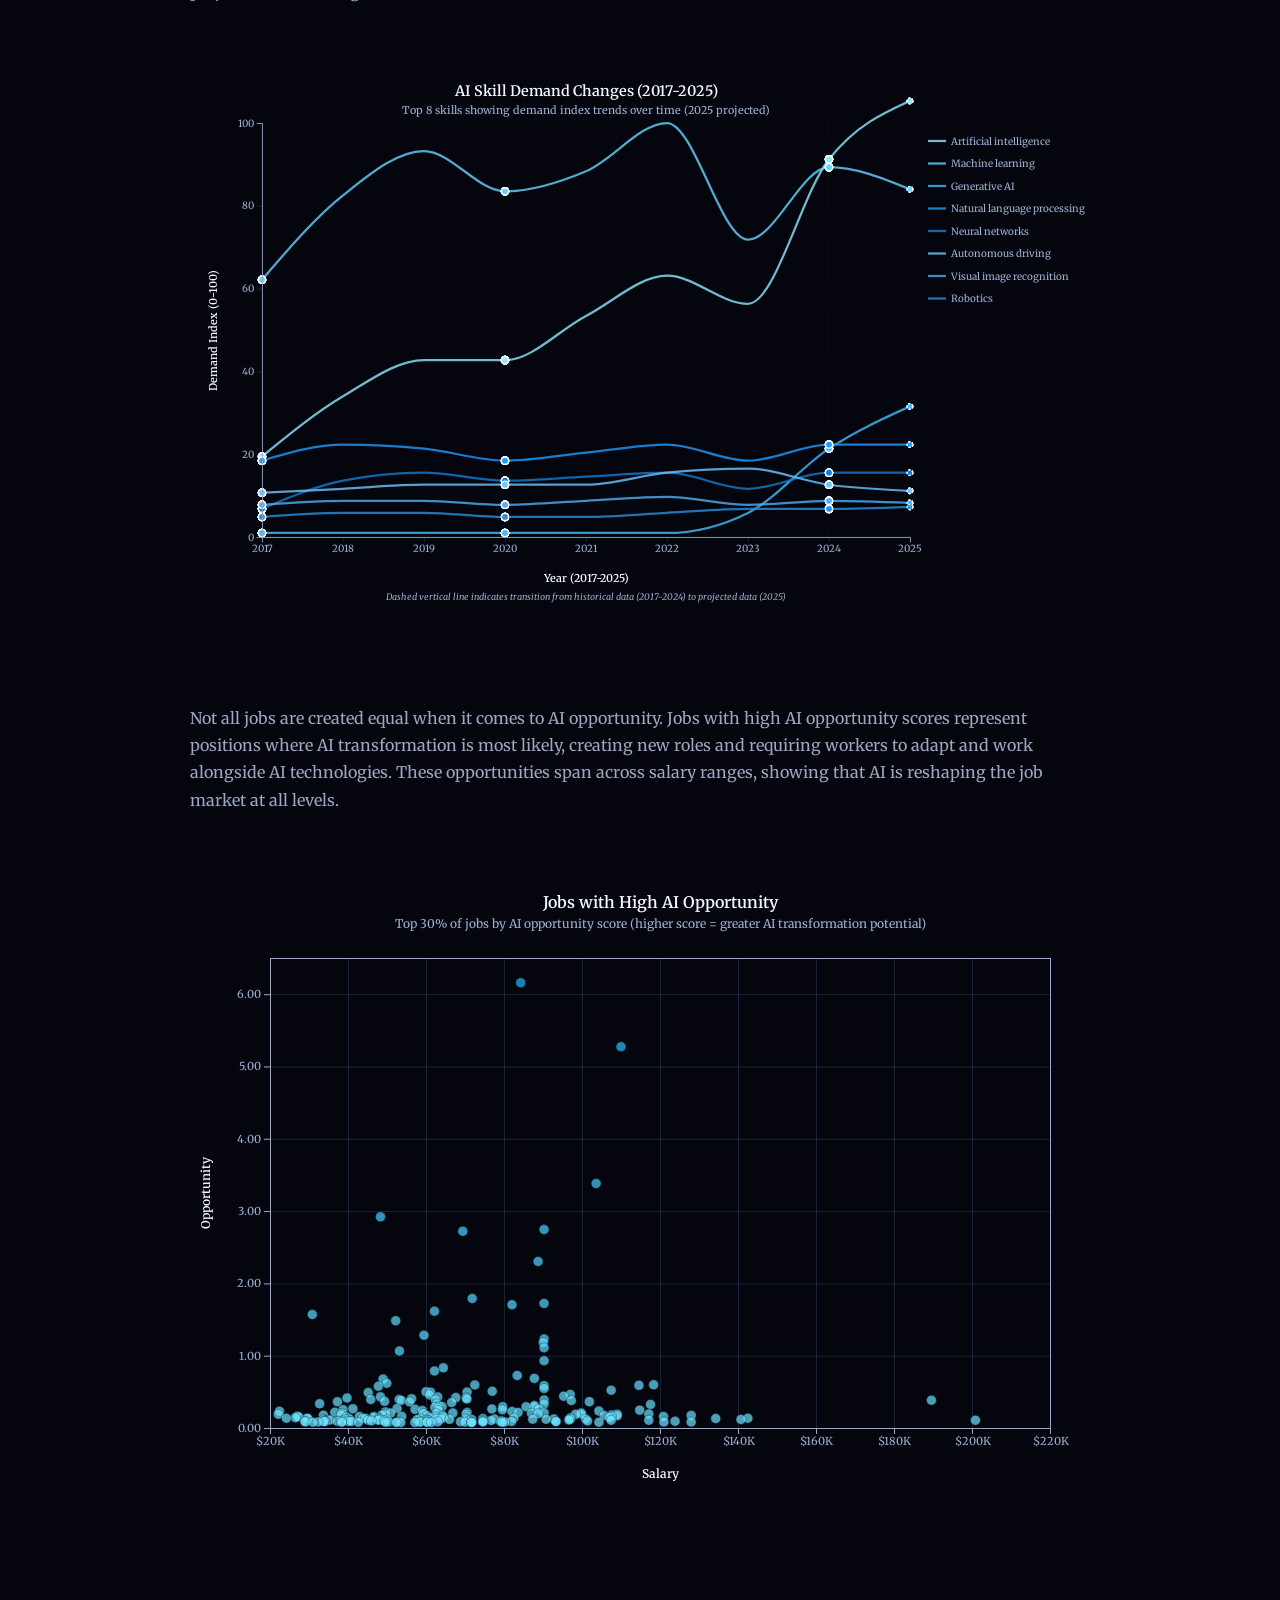
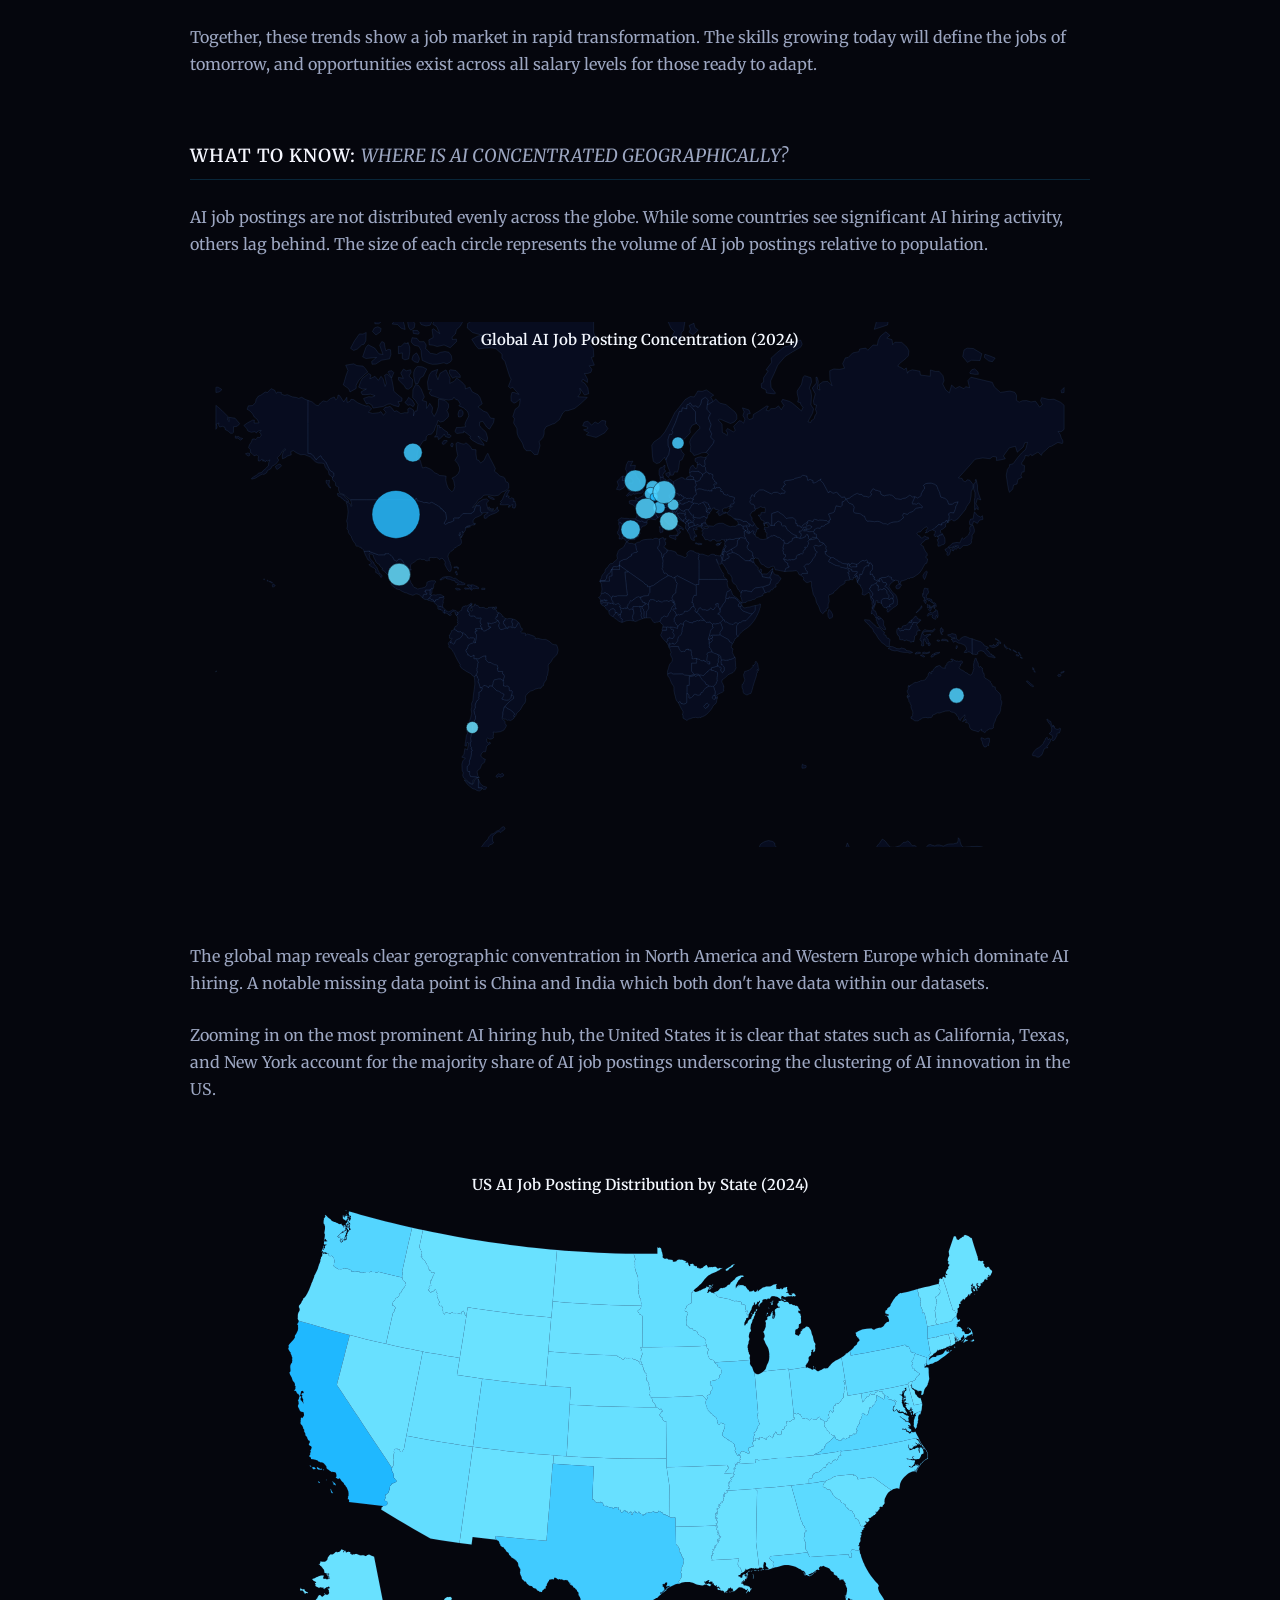
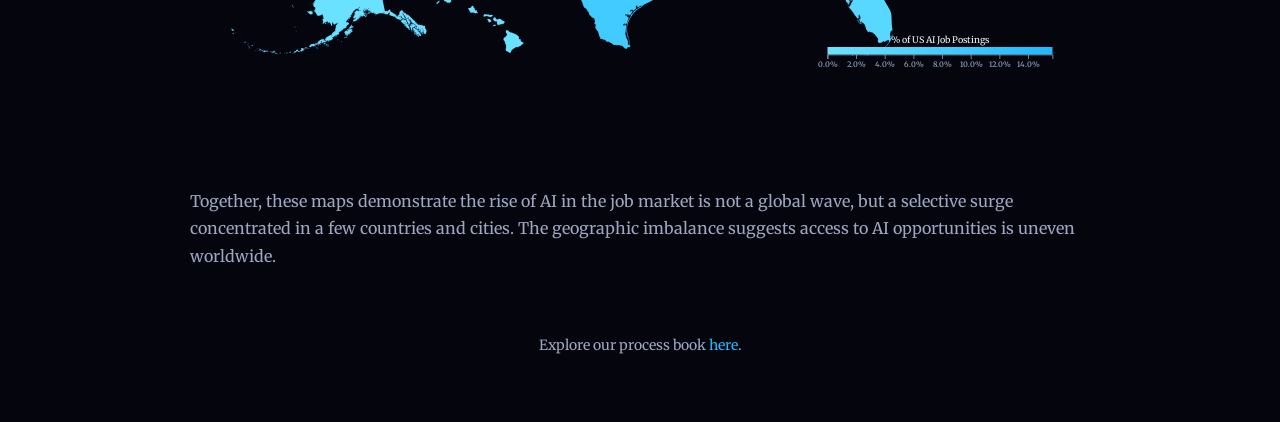
==== commit 4e4c0d89: "style: switch to unified neon palette" ====
--- a/index.html
+++ b/index.html
@@ -67,6 +67,7 @@
         <p>Explore our process book <a href="processbook.html">here</a>.</p>
     </footer>
 
+    <script src="js/theme.js"></script>
     <script src="js/d3.v7.min.js"></script>
     <script src="topojson/topojson.min.js"></script>
     <script src="js/industry-outlook.js"></script>
--- a/css/static-draft.css
+++ b/css/static-draft.css
@@ -1,3 +1,17 @@
+:root {
+  --bg: #05060d;
+  --surface: #0e111f;
+  --panel: #13162a;
+  --panel-raised: #1c2140;
+  --text-primary: #f6f7ff;
+  --text-muted: #9da7c2;
+  --accent: #1fb8ff;
+  --accent-2: #6be2ff;
+  --border: rgba(31, 184, 255, 0.18);
+  --shadow: 0 35px 65px rgba(0, 0, 0, 0.55);
+  --glow: 0 0 35px rgba(31, 184, 255, 0.35);
+}
+
 * {
   margin: 0;
   padding: 0;
@@ -5,28 +19,30 @@
 }
 
 body {
-  background-color: #F0EEE6;
+  background-color: var(--bg);
   font-family: 'Merriweather', serif;
-  line-height: 1.6;
-  color: #2c3e50;
+  line-height: 1.7;
+  color: var(--text-muted);
   padding: 2rem;
+  min-height: 100vh;
 }
 
 h1 {
   max-width: 900px;
   margin: 0 auto 1rem;
-  color: #2c3e50;
+  color: var(--text-primary);
   font-weight: 700;
-  font-size: 2.25rem;
+  font-size: 2.5rem;
   line-height: 1.2;
+  letter-spacing: -0.02em;
 }
 
 h2 {
   max-width: 900px;
-  margin: 0 auto 6rem;
-  color: #2c3e50;
+  margin: 0 auto 4rem;
+  color: var(--text-muted);
   font-weight: 400;
-  font-size: 1.25rem;
+  font-size: 1.35rem;
   line-height: 1.5;
   font-style: italic;
 }
@@ -34,13 +50,13 @@
 h3 {
   max-width: 900px;
   margin: 4rem auto 1.5rem;
-  color: #2c3e50;
+  color: var(--text-primary);
   font-weight: 600;
   font-size: 1.125rem;
   line-height: 1.6;
   text-transform: uppercase;
   letter-spacing: 0.05em;
-  border-bottom: 1px solid #2c3e50;
+  border-bottom: 1px solid var(--border);
   padding-bottom: 0.5rem;
 }
 
@@ -50,6 +66,7 @@
   text-transform: uppercase;
   letter-spacing: normal;
   font-size: 1.125rem;
+  color: var(--text-muted);
 }
 
 p {
@@ -57,28 +74,27 @@
   margin: 0 auto 1.5rem;
   font-size: 1rem;
   line-height: 1.7;
-  color: #2c3e50;
+  color: var(--text-muted);
 }
 
 a {
-  text-decoration: underline;
-  color: #2c3e50;
+  text-decoration: none;
+  color: var(--accent);
+  transition: color 0.2s ease, opacity 0.2s ease;
 }
 
 a:hover {
-  text-decoration: underline;
-  opacity: 0.5;
+  opacity: 0.8;
 }
 
 a:visited {
-  color: #2c3e50;
+  color: var(--accent-2);
 }
 
 .viz-block {
-  max-width: 900px;
+  max-width: 980px;
   margin: 2rem auto 4rem;
-  border-radius: 8px;
-  padding: 2rem;
+  padding: 2rem 2.5rem;
 }
 
 .viz-block svg {
@@ -95,6 +111,6 @@
 
 footer p {
   font-size: 0.875rem;
-  color: #2c3e50;
+  color: var(--text-muted);
   margin-bottom: 0;
 }
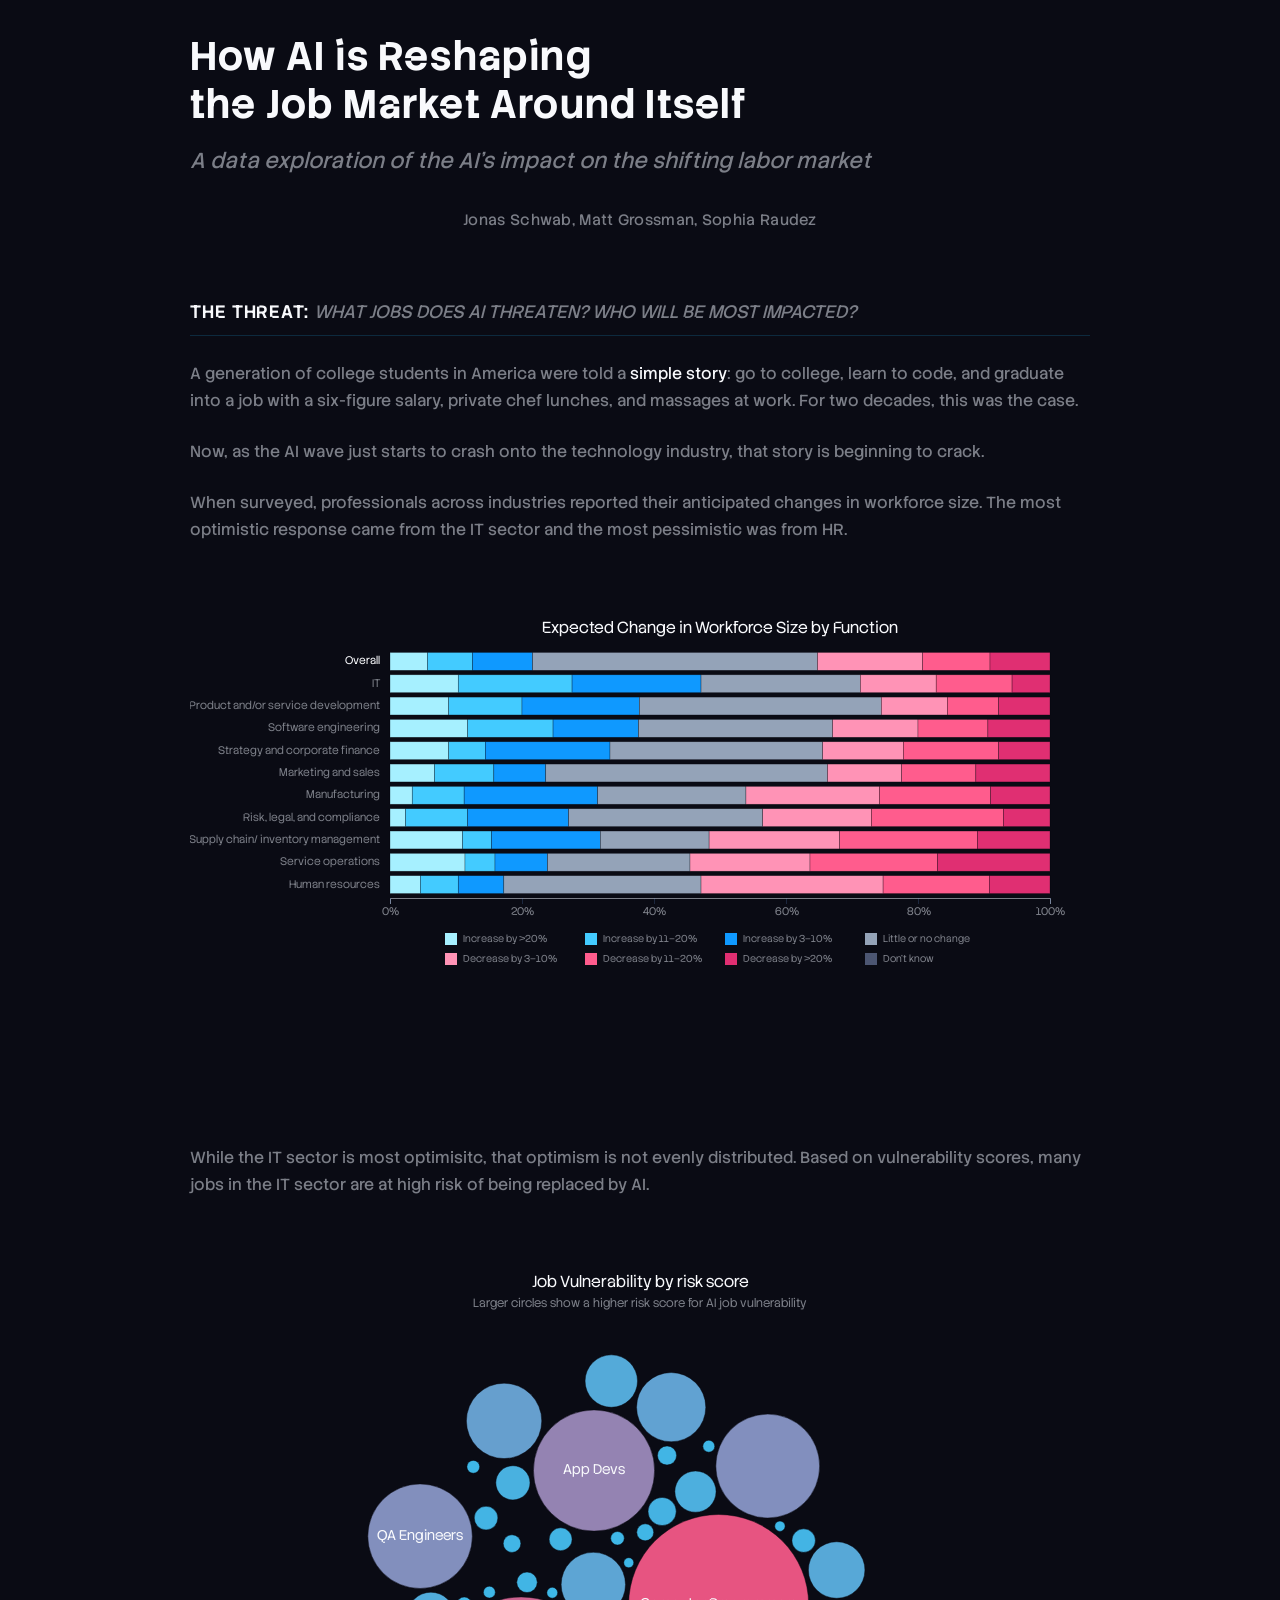
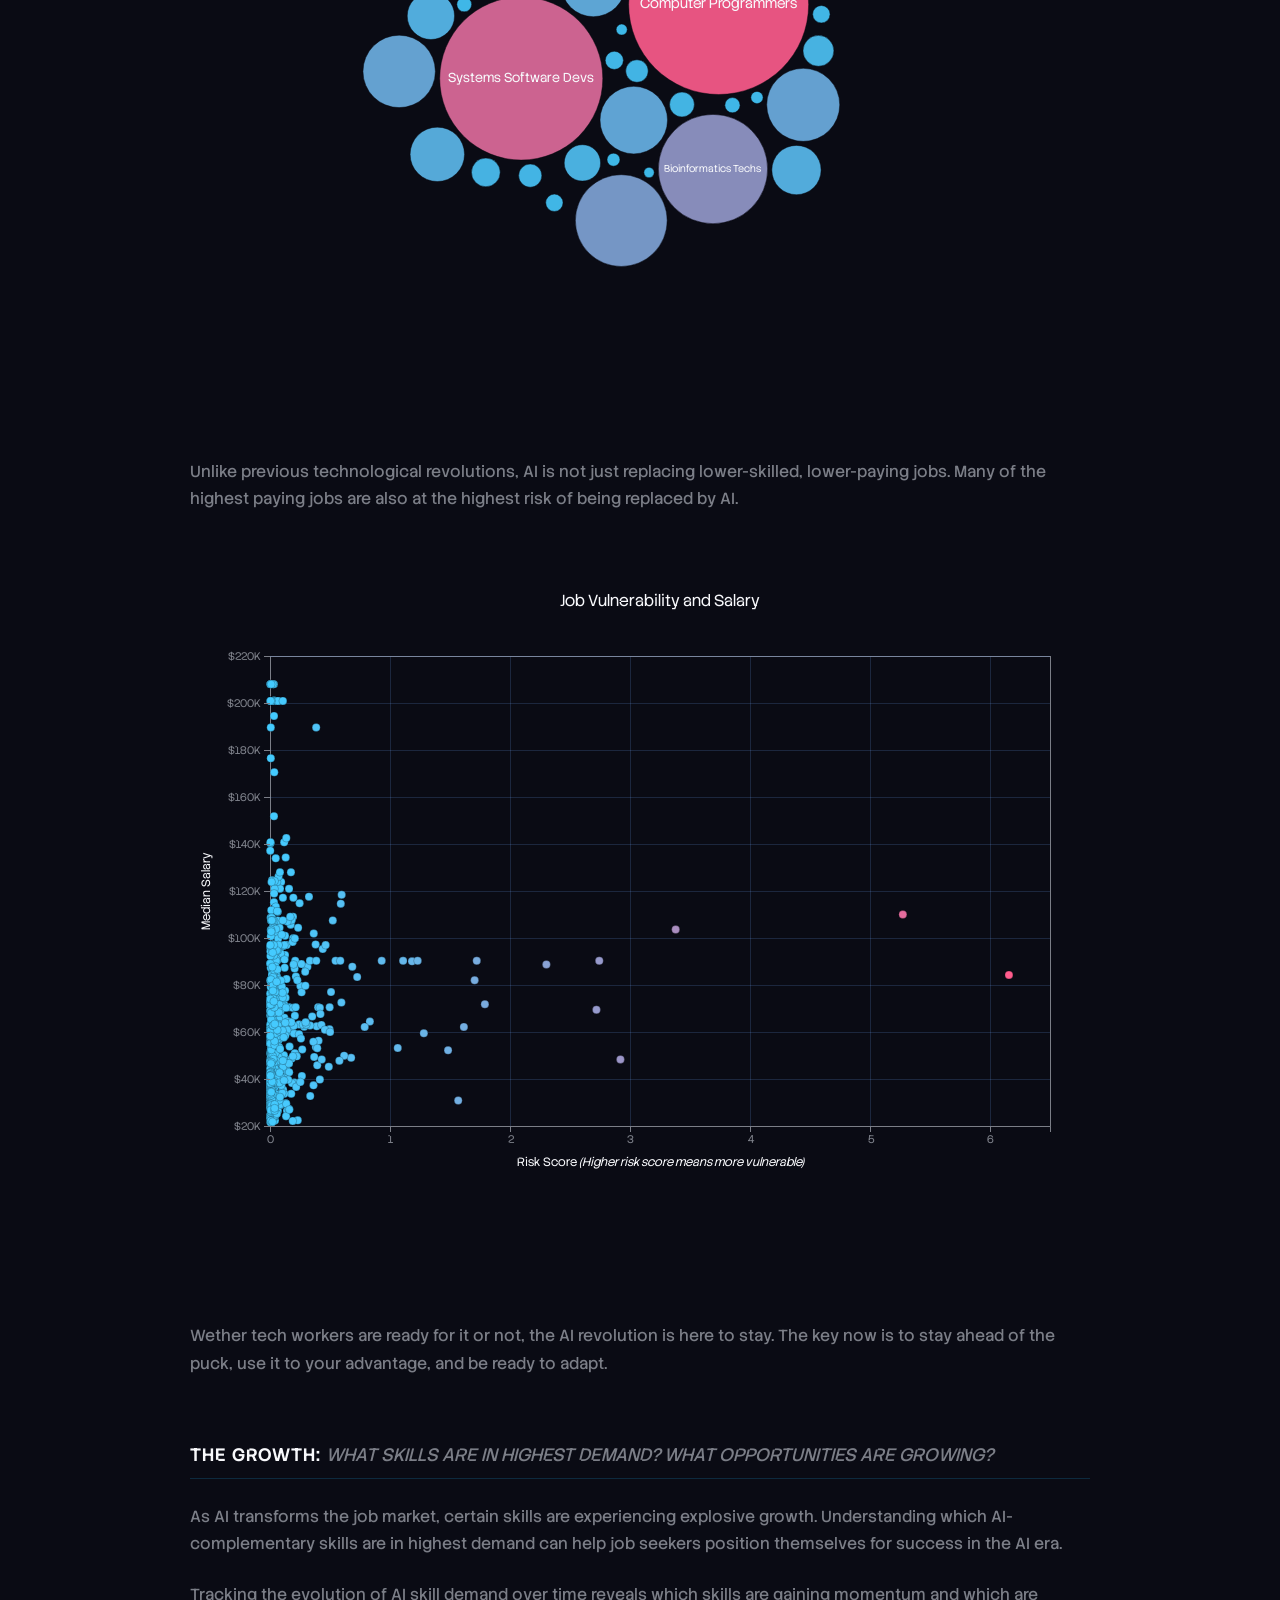
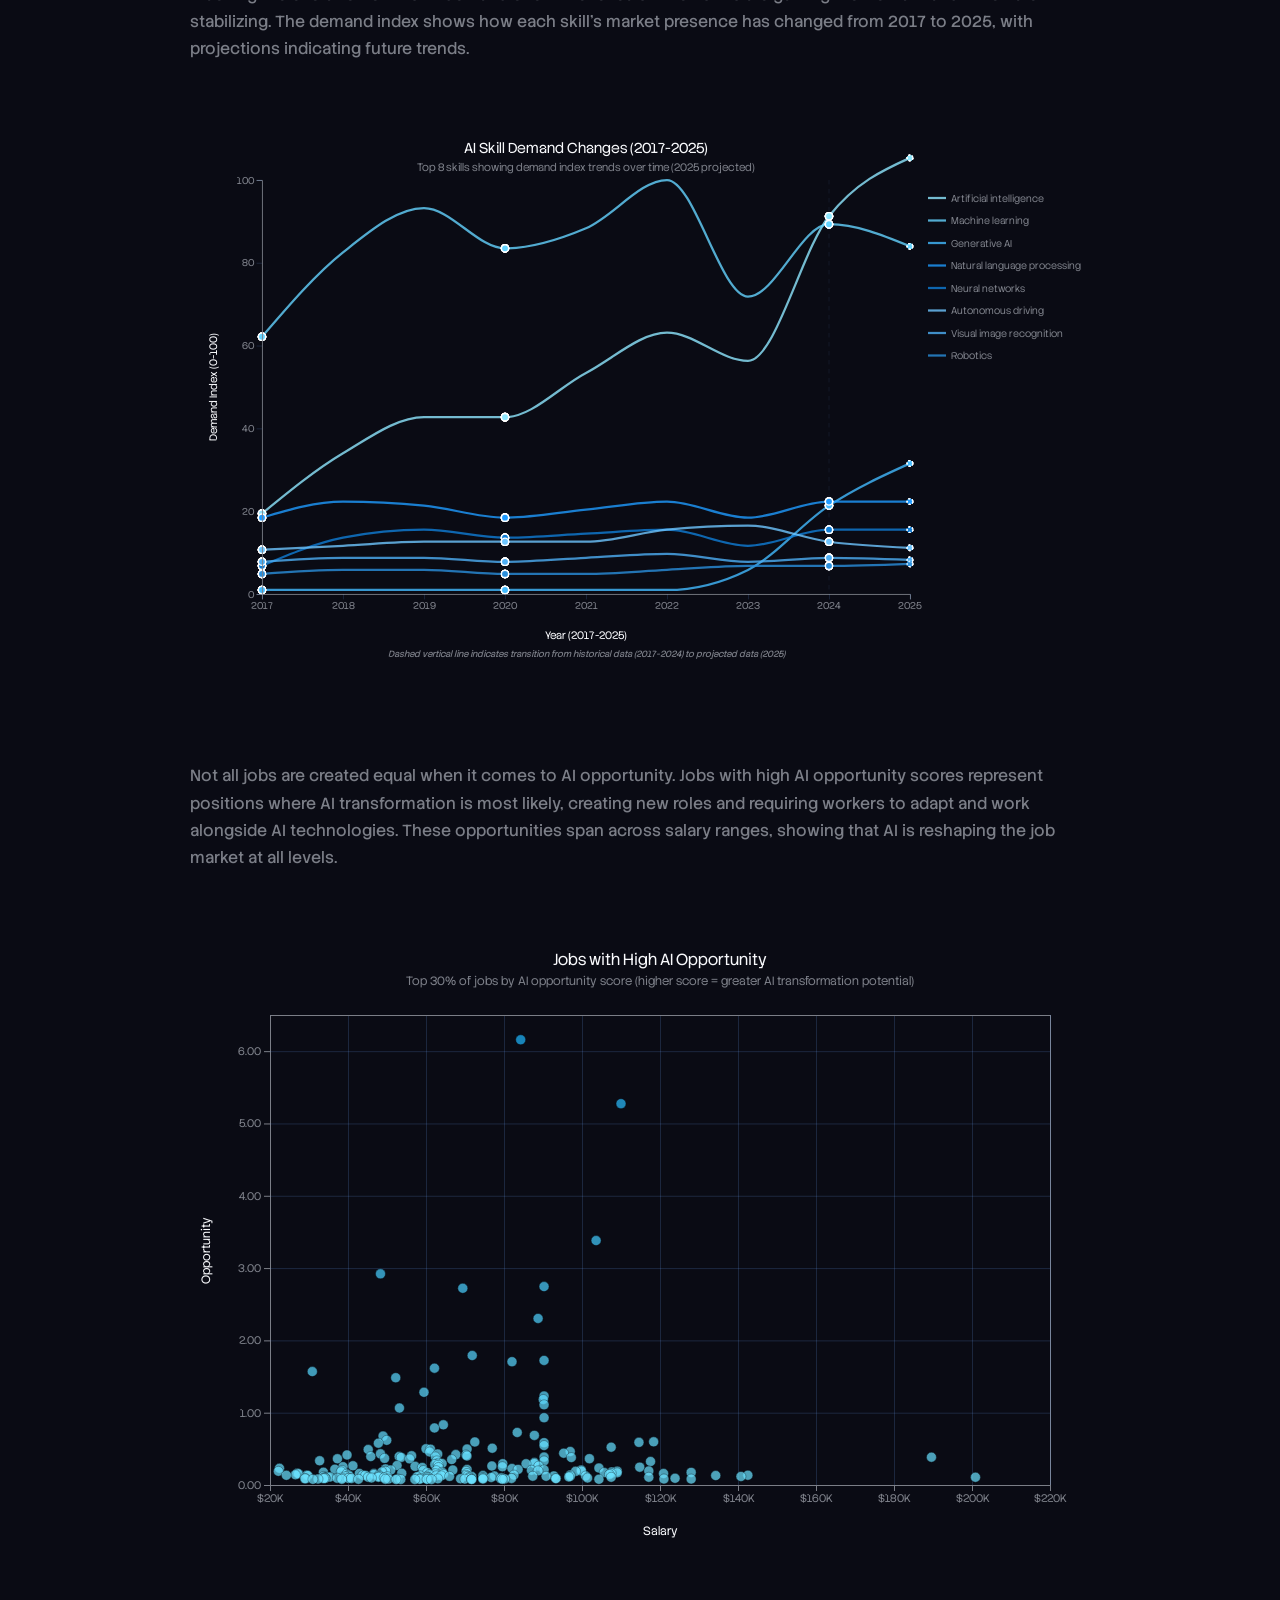
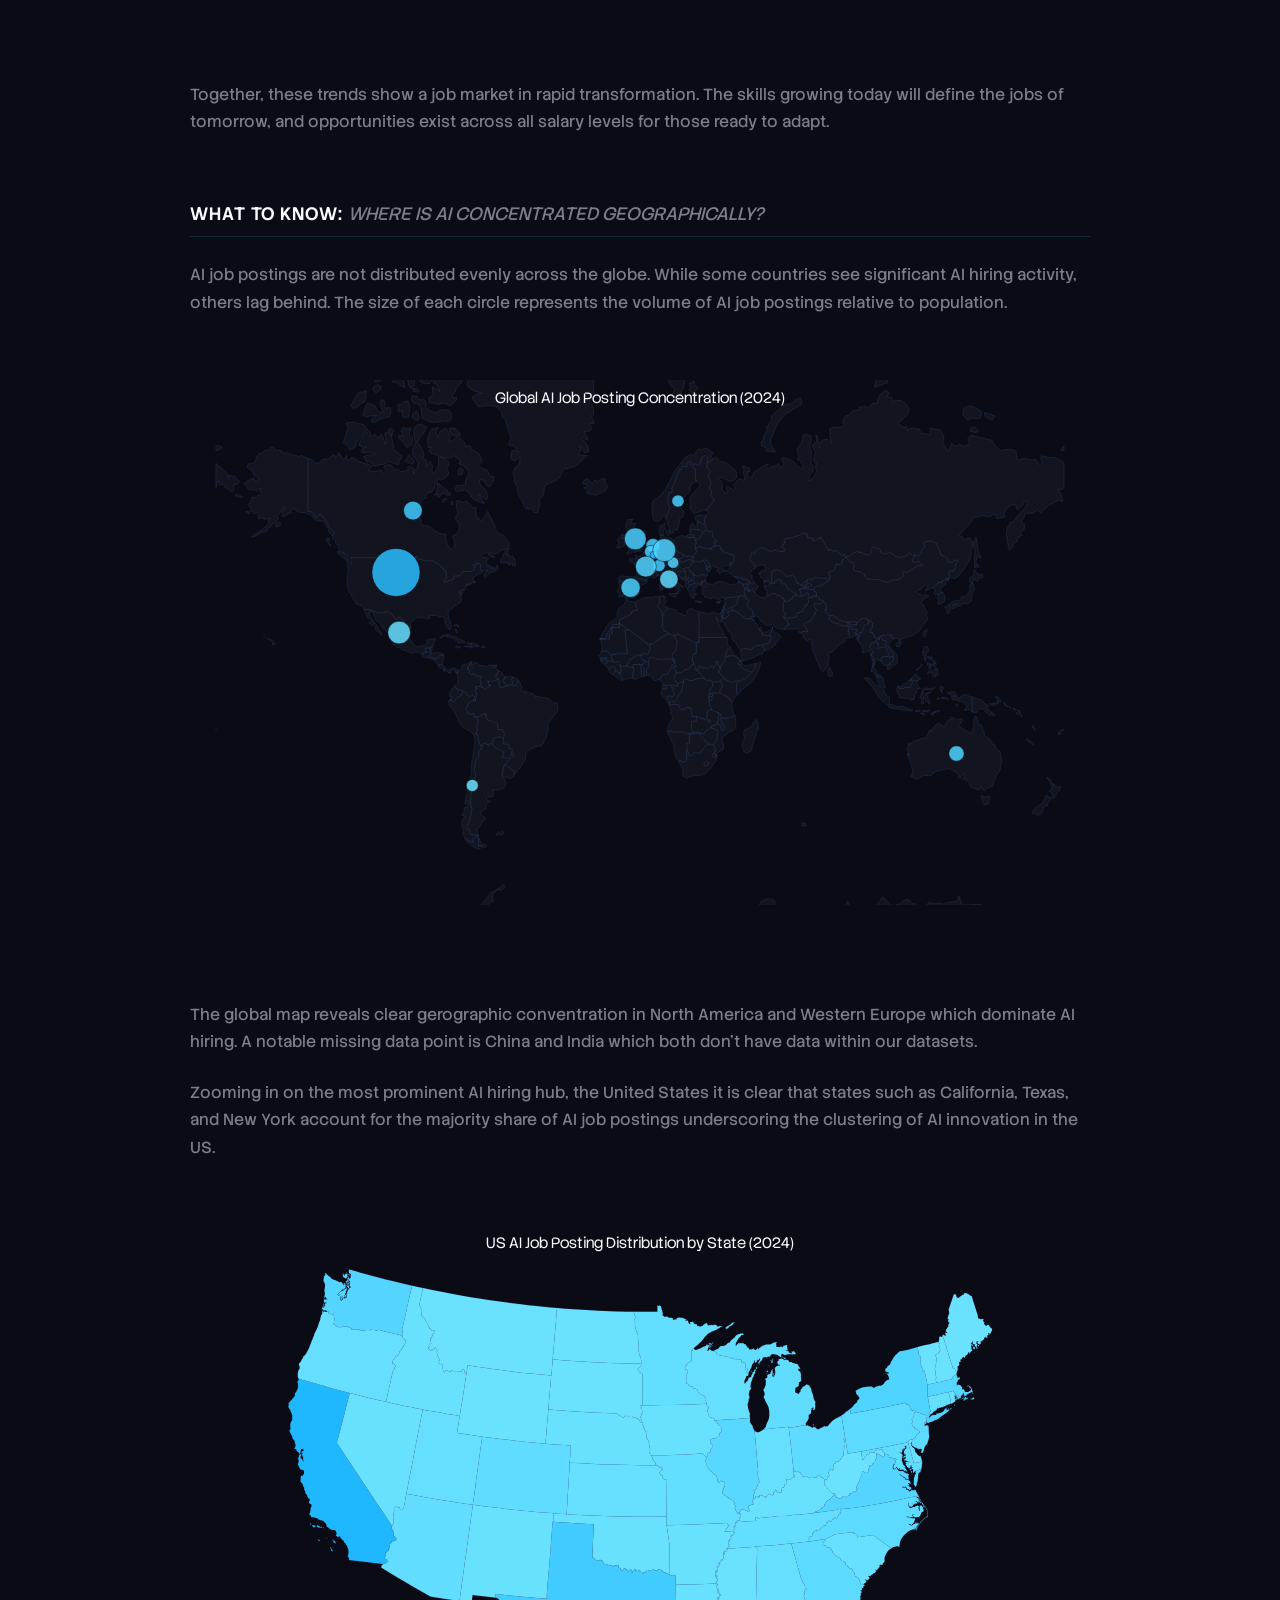
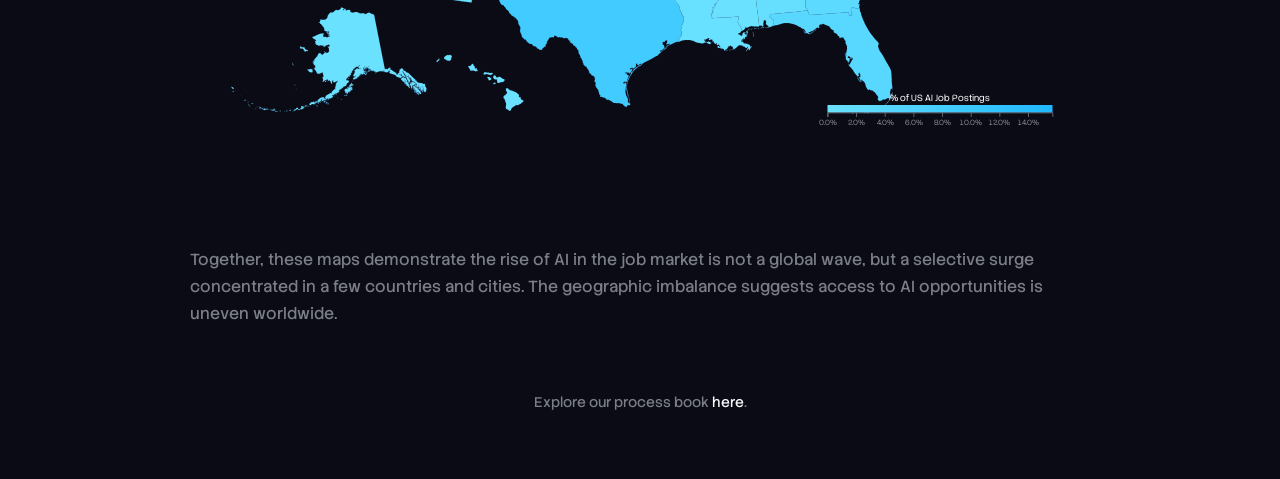
==== commit 33049d72: "Update visualizations, styles, and scroll interactions" ====
--- a/index.html
+++ b/index.html
@@ -5,14 +5,19 @@
     <meta charset="UTF-8">
     <meta name="viewport" content="width=device-width, initial-scale=1.0">
     <title>Static Draft</title>
+    <link rel="preconnect" href="https://fonts.googleapis.com">
+    <link rel="preconnect" href="https://fonts.gstatic.com" crossorigin>
+    <link href="https://fonts.googleapis.com/css2?family=Stack+Sans+Notch:wght@200..700&family=Stack+Sans+Text:wght@200..700&display=swap" rel="stylesheet">
     <link href="https://fonts.googleapis.com/css2?family=Merriweather:wght@400;700&display=swap" rel="stylesheet">
     <link rel="stylesheet" href="css/static-draft.css">
 </head>
 
 <body>
-    <h1>How AI is Reshaping the Job Market Around Itself</h1>
+    <h1>How AI is Reshaping<br>the Job Market Around Itself</h1>
 
     <h2>A data exploration of the AI's impact on the shifting labor market</h2>
+
+    <p class="authors">Jonas Schwab, Matt Grossman, Sophia Raudez</p>
 
     <h3>The threat: <em>What jobs does AI threaten? Who will be most impacted?</em></h3>
 
--- a/css/static-draft.css
+++ b/css/static-draft.css
@@ -1,10 +1,10 @@
 :root {
-  --bg: #05060d;
-  --surface: #0e111f;
-  --panel: #13162a;
-  --panel-raised: #1c2140;
-  --text-primary: #f6f7ff;
-  --text-muted: #9da7c2;
+  --bg: #0a0b14;
+  --surface: #121520;
+  --panel: #181b2a;
+  --panel-raised: #1e2235;
+  --text-primary: #f8f9fc;
+  --text-muted: #7b7e87;
   --accent: #1fb8ff;
   --accent-2: #6be2ff;
   --border: rgba(31, 184, 255, 0.18);
@@ -20,7 +20,7 @@
 
 body {
   background-color: var(--bg);
-  font-family: 'Merriweather', serif;
+  font-family: "Stack Sans Notch", sans-serif;
   line-height: 1.7;
   color: var(--text-muted);
   padding: 2rem;
@@ -31,26 +31,40 @@
   max-width: 900px;
   margin: 0 auto 1rem;
   color: var(--text-primary);
+  font-family: "Stack Sans Notch", sans-serif;
   font-weight: 700;
   font-size: 2.5rem;
   line-height: 1.2;
-  letter-spacing: -0.02em;
+  letter-spacing: 0.03em;
 }
 
 h2 {
   max-width: 900px;
-  margin: 0 auto 4rem;
+  margin: 0 auto 2rem;
   color: var(--text-muted);
+  font-family: "Stack Sans Text", sans-serif;
   font-weight: 400;
   font-size: 1.35rem;
   line-height: 1.5;
   font-style: italic;
 }
 
+.authors {
+  max-width: 900px;
+  margin: 0 auto 4rem;
+  color: var(--text-muted);
+  font-family: "Stack Sans Text", sans-serif;
+  font-size: 0.9375rem;
+  font-weight: 400;
+  letter-spacing: 0.02em;
+  text-align: center;
+}
+
 h3 {
   max-width: 900px;
   margin: 4rem auto 1.5rem;
   color: var(--text-primary);
+  font-family: "Stack Sans Notch", sans-serif;
   font-weight: 600;
   font-size: 1.125rem;
   line-height: 1.6;
@@ -75,11 +89,12 @@
   font-size: 1rem;
   line-height: 1.7;
   color: var(--text-muted);
+  font-family: "Stack Sans Text", sans-serif;
 }
 
 a {
   text-decoration: none;
-  color: var(--accent);
+  color: var(--text-primary);
   transition: color 0.2s ease, opacity 0.2s ease;
 }
 
@@ -88,7 +103,7 @@
 }
 
 a:visited {
-  color: var(--accent-2);
+  color: var(--text-primary);
 }
 
 .viz-block {
@@ -113,4 +128,5 @@
   font-size: 0.875rem;
   color: var(--text-muted);
   margin-bottom: 0;
+  font-family: "Stack Sans Text", sans-serif;
 }
